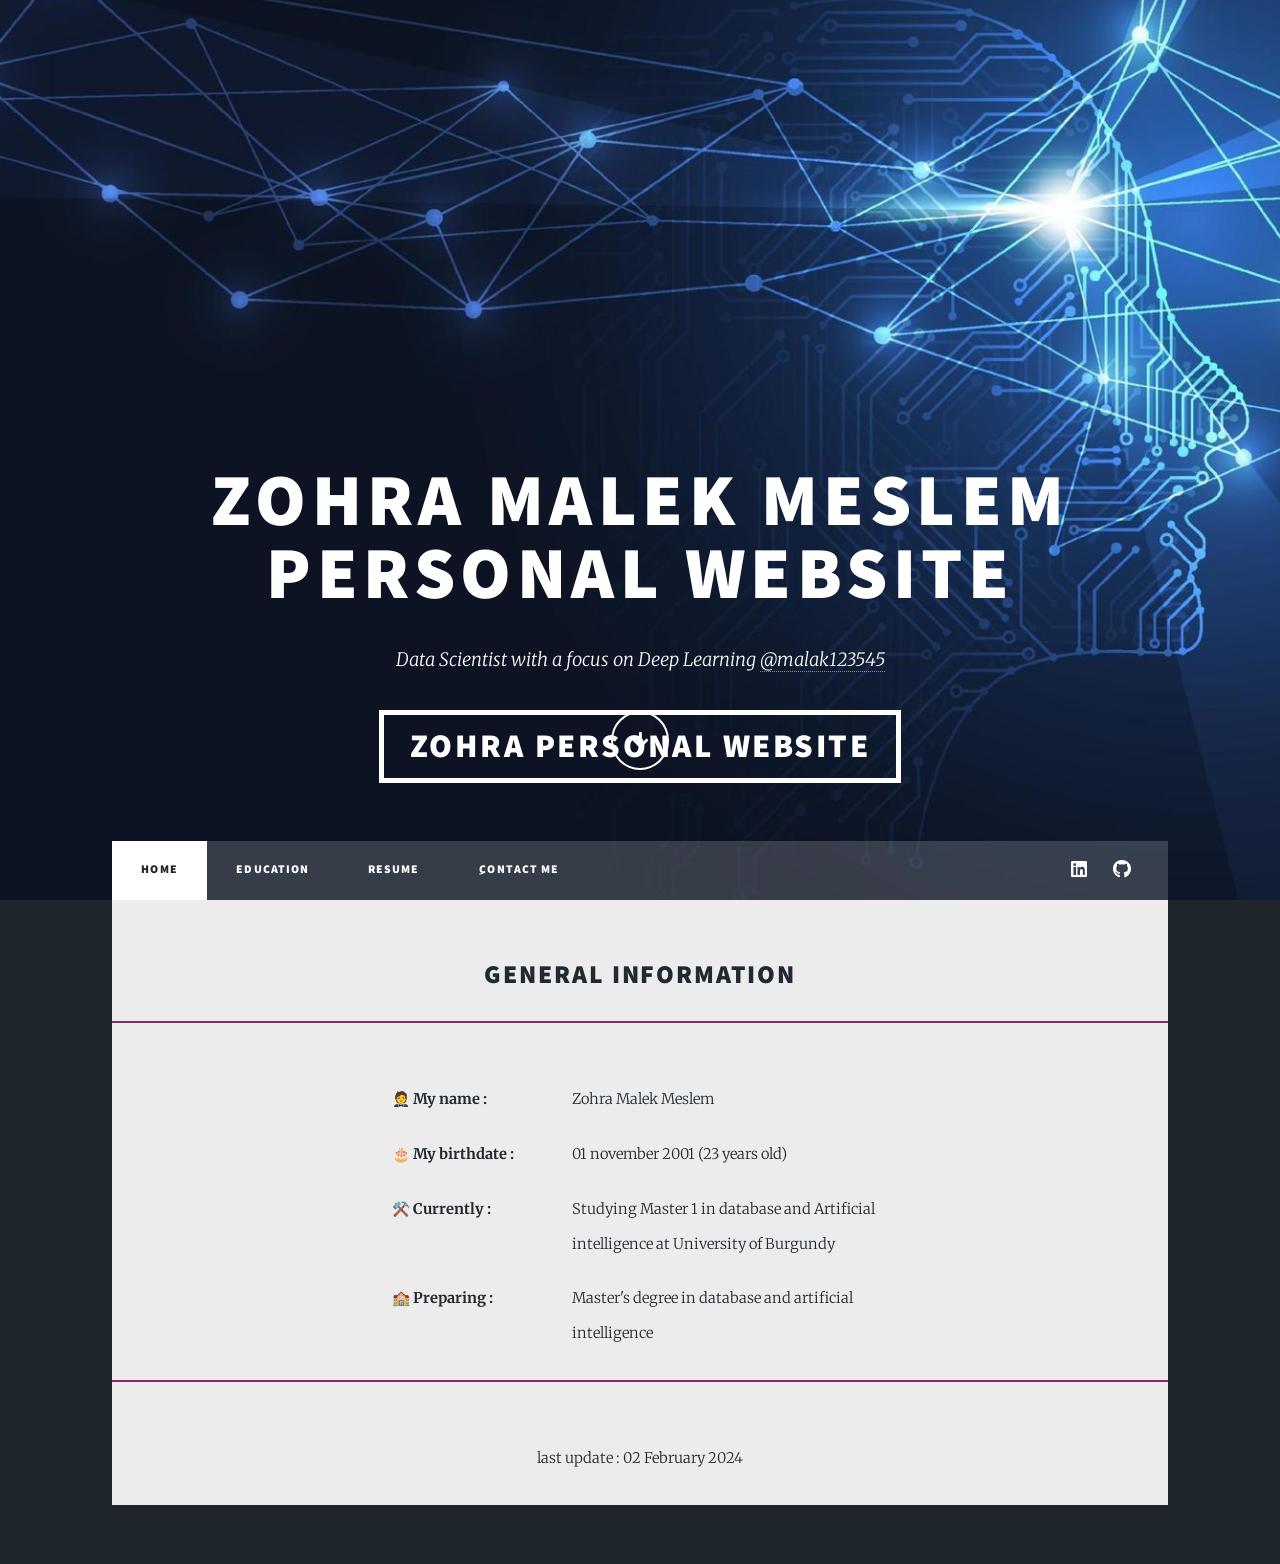
==== index.html @ 2d7db18a "Initial commit" ====
<!DOCTYPE HTML>
<!--
	Massively by HTML5 UP
	html5up.net | @ajlkn
	Free for personal and commercial use under the CCA 3.0 license (html5up.net/license)
-->
<html>
	<head>
		<title>Zohra Malek Meslem's Personal Website</title>
		<meta charset="utf-8" />
		<meta name="viewport" content="width=device-width, initial-scale=1, user-scalable=no" />
		<link rel="stylesheet" href="assets/css/main.css" />
		<link rel="stylesheet" href="assets/css/home.css">
		
		<noscript><link rel="stylesheet" href="assets/css/noscript.css" /></noscript>
	</head>
	<body class="is-preload">

		<!-- Wrapper -->
			<div id="wrapper" class="fade-in">

				<!-- Intro -->
					<div id="intro">
						<h1>Zohra Malek MESLEM<br />
						Personal Website</h1>
						<p>
							Data Scientist with a focus on Deep Learning <a href="https://github.com/malak123545">@malak123545</a>
						</p>
						<ul class="actions">
							<li><a href="#header" class="button icon solid solo fa-arrow-down scrolly">Continue</a></li>
						</ul>
					</div>

				<!-- Header -->
					<header id="header">
						<a href="index.html" class="logo">Zohra Personal Website</a>
					</header>

				<!-- Nav -->
					<nav id="nav">
						<ul class="links">
							<li class="active"><a href="index.html">Home</a></li>
							<!-- <li><a href="experience.html">Experience</a></li> -->
							<li><a href="education.html">Education</a></li>
							
							<li><a href="resume.html">Resume</a></li>
							<li><a href="contact me.html">ِContact me</a></li>
						</ul>
						<ul class="icons">
							<!-- <li><a href="https://huggingface.co/SafaAbid" class="icon brands fas fa-smile"><i class="fas fa-smile" ></i></a></li> -->
							<li><a href="https://www.linkedin.com/in/malek-meslem-687145347/" class="icon brands fa-linkedin"><span class="label">linkedin</span></a></li>
							<li><a href="https://github.com/malak123545" class="icon brands fa-github"><span class="label">GitHub</span></a></li>
						</ul>
					</nav>

				<!-- Main -->
					<div id="main">
						<!-- <h2 class="section-header" class="cntr">Welcome video</h2>
						<div class="cntr">
							<video src="/assets/files/Personal website explanation.mp4" controls poster="/images/welcome.jpeg" width="70%"></video>
						</div> -->

						<h2 class="section-header">General information</h2>
						<div class="grid">

							<span class="bold grid-left-side">🤵 My name :</span> <span class="grid-right-side"> Zohra Malek Meslem </span>
		
							<span class="bold grid-left-side">🎂 My birthdate :</span> <span class="grid-right-side">  01 november 2001 (23 years old) </span>
							
							<span class="bold grid-left-side">⚒️ Currently :</span> <span class="grid-right-side">Studying Master 1 in database and Artificial intelligence at University of Burgundy</span>

							<span class="bold grid-left-side">🏫 Preparing :</span> <span class="grid-right-side">  Master's degree in database and artificial intelligence </span>

							<!-- <span class="bold grid-left-side">🧑‍💻 Skills :</span> <span class="grid-right-side">  Software development and Artificial intelligence </span> -->

						</div>
							<footer>
								last update : 02 February 2024
							</footer>

					</div>


				<!-- Copyright -->
					<div id="copyright">
						<!-- <ul><li>&copy; Untitled</li><li>Design: <a href="https://html5up.net">HTML5 UP</a></li></ul> -->
					</div>

			</div>

		<!-- Scripts -->
			<script src="assets/js/jquery.min.js"></script>
			<script src="assets/js/jquery.scrollex.min.js"></script>
			<script src="assets/js/jquery.scrolly.min.js"></script>
			<script src="assets/js/browser.min.js"></script>
			<script src="assets/js/breakpoints.min.js"></script>
			<script src="assets/js/util.js"></script>
			<script src="assets/js/main.js"></script>

	</body>
</html>
---- assets/css/main.css ----
@import url(fontawesome-all.min.css);
@import url("https://fonts.googleapis.com/css?family=Merriweather:300,700,300italic,700italic|Source+Sans+Pro:900");

/*
	Massively by HTML5 UP
	html5up.net | @ajlkn
	Free for personal and commercial use under the CCA 3.0 license (html5up.net/license)
*/

html, body, div, span, applet, object,
iframe, h1, h2, h3, h4, h5, h6, p, blockquote,
pre, a, abbr, acronym, address, big, cite,
code, del, dfn, em, img, ins, kbd, q, s, samp,
small, strike, strong, sub, sup, tt, var, b,
u, i, center, dl, dt, dd, ol, ul, li, fieldset,
form, label, legend, table, caption, tbody,
tfoot, thead, tr, th, td, article, aside,
canvas, details, embed, figure, figcaption,
footer, header, hgroup, menu, nav, output, ruby,
section, summary, time, mark, audio, video {
	margin: 0;
	padding: 0;
	border: 0;
	font-size: 100%;
	font: inherit;
	vertical-align: baseline;}

article, aside, details, figcaption, figure,
footer, header, hgroup, menu, nav, section {
	display: block;}

body {
	line-height: 1;
}

ol, ul {
	list-style: none;
}

blockquote, q {
	quotes: none;
}

	blockquote:before, blockquote:after, q:before, q:after {
		content: '';
		content: none;
	}

table {
	border-collapse: collapse;
	border-spacing: 0;
}

body {
	-webkit-text-size-adjust: none;
}

mark {
	background-color: transparent;
	color: inherit;
}

input::-moz-focus-inner {
	border: 0;
	padding: 0;
}

input, select, textarea {
	-moz-appearance: none;
	-webkit-appearance: none;
	-ms-appearance: none;
	appearance: none;
}

/* Basic */

	@-ms-viewport {
		width: device-width;
	}

	body {
		-ms-overflow-style: scrollbar;
	}

	@media screen and (max-width: 480px) {

		html, body {
			min-width: 320px;
		}

	}

	html {
		box-sizing: border-box;
	}

	*, *:before, *:after {
		box-sizing: inherit;
	}

	body {
		background-color: #1e252d;
	}

		body.is-preload *, body.is-preload *:before, body.is-preload *:after {
			-moz-animation: none !important;
			-webkit-animation: none !important;
			-ms-animation: none !important;
			animation: none !important;
			-moz-transition: none !important;
			-webkit-transition: none !important;
			-ms-transition: none !important;
			transition: none !important;
		}

/* Type */

	html {
		font-size: 16pt;
	}

		@media screen and (max-width: 1680px) {

			html {
				font-size: 12pt;
			}

		}

		@media screen and (max-width: 1280px) {

			html {
				font-size: 11pt;
			}

		}

		@media screen and (max-width: 360px) {

			html {
				font-size: 10pt;
			}

		}

	body {
		color: #212931;
	}

	body, input, select, textarea {
		font-family: "Merriweather", Georgia, serif;
		font-weight: 300;
		font-size: 1rem;
		line-height: 2.375;
	}

	a {
		-moz-transition: color 0.2s ease-in-out, background-color 0.2s ease-in-out, border-color 0.2s ease-in-out, box-shadow 0.2s ease-in-out;
		-webkit-transition: color 0.2s ease-in-out, background-color 0.2s ease-in-out, border-color 0.2s ease-in-out, box-shadow 0.2s ease-in-out;
		-ms-transition: color 0.2s ease-in-out, background-color 0.2s ease-in-out, border-color 0.2s ease-in-out, box-shadow 0.2s ease-in-out;
		transition: color 0.2s ease-in-out, background-color 0.2s ease-in-out, border-color 0.2s ease-in-out, box-shadow 0.2s ease-in-out;
		border-bottom: dotted 1px;
		text-decoration: none;
	}

		a:hover {
			border-bottom-color: transparent;
		}

	strong, b {
		font-weight: 600;
	}

	em, i {
		font-style: italic;
	}

	p {
		text-align: justify;
		margin: 0 0 2rem 0;
	}

	h1, h2, h3, h4, h5, h6 {
		font-family: "Source Sans Pro", Helvetica, sans-serif;
		font-weight: 900;
		line-height: 1.5;
		letter-spacing: 0.075em;
		text-transform: uppercase;
		margin: 0 0 1rem 0;
	}

		h1 a, h2 a, h3 a, h4 a, h5 a, h6 a {
			border-bottom: 0;
			color: inherit;
			text-decoration: none;
		}

	h1 {
		font-size: 4rem;
		line-height: 1.1;
		margin: 0 0 2rem 0;
	}

	h2 {
		font-size: 1.75rem;
		line-height: 1.3;
		margin: 0 0 1.5rem 0;
	}

	h3 {
		font-size: 1.25rem;
		margin: 0 0 1.5rem 0;
	}

	h4 {
		font-size: 1rem;
	}

	h5 {
		font-size: 0.9rem;
	}

	h6 {
		font-size: 0.8rem;
	}

	sub {
		font-size: 0.8rem;
		position: relative;
		top: 0.5rem;
	}

	sup {
		font-size: 0.8rem;
		position: relative;
		top: -0.5rem;
	}

	blockquote {
		border-left: solid 4px;
		font-style: italic;
		margin: 0 0 2rem 0;
		padding: 0.5rem 0 0.5rem 2rem;
	}

	code {
		border: solid 2px;
		font-family: "Courier New", monospace;
		font-size: 0.9rem;
		margin: 0 0.25rem;
		padding: 0.25rem 0.65rem;
	}

	pre {
		-webkit-overflow-scrolling: touch;
		font-family: "Courier New", monospace;
		font-size: 0.9rem;
		margin: 0 0 2rem 0;
	}

		pre code {
			display: block;
			line-height: 1.75;
			padding: 1rem 1.5rem;
			overflow-x: auto;
		}

	hr {
		border: 0;
		border-bottom: solid 2px;
		margin: 3rem 0;
	}

		hr.major {
			margin: 5rem 0;
		}

	.align-left {
		text-align: left;
	}

	.align-center {
		text-align: center;
	}

	.align-right {
		text-align: right;
	}

	input, select, textarea {
		color: #212931;
	}

	a {
		color: #212931;
		border-bottom-color: rgba(33, 41, 49, 0.5);
	}

		a:hover {
			border-bottom-color: transparent;
			color: #18bfef !important;
		}

	strong, b {
		color: #212931;
	}

	h1, h2, h3, h4, h5, h6 {
		color: #212931;
	}

	blockquote {
		border-left-color: #eeeeee;
	}

	code {
		background: rgba(220, 220, 220, 0.25);
		border-color: #eeeeee;
	}

	hr {
		border-bottom-color: #eeeeee;
	}

/* Row */

	.row {
		display: flex;
		flex-wrap: wrap;
		box-sizing: border-box;
		align-items: stretch;
	}

		.row > * {
			box-sizing: border-box;
		}

		.row.gtr-uniform > * > :last-child {
			margin-bottom: 0;
		}

		.row.aln-left {
			justify-content: flex-start;
		}

		.row.aln-center {
			justify-content: center;
		}

		.row.aln-right {
			justify-content: flex-end;
		}

		.row.aln-top {
			align-items: flex-start;
		}

		.row.aln-middle {
			align-items: center;
		}

		.row.aln-bottom {
			align-items: flex-end;
		}

		.row > .imp {
			order: -1;
		}

		.row > .col-1 {
			width: 8.33333%;
		}

		.row > .off-1 {
			margin-left: 8.33333%;
		}

		.row > .col-2 {
			width: 16.66667%;
		}

		.row > .off-2 {
			margin-left: 16.66667%;
		}

		.row > .col-3 {
			width: 25%;
		}

		.row > .off-3 {
			margin-left: 25%;
		}

		.row > .col-4 {
			width: 33.33333%;
		}

		.row > .off-4 {
			margin-left: 33.33333%;
		}

		.row > .col-5 {
			width: 41.66667%;
		}

		.row > .off-5 {
			margin-left: 41.66667%;
		}

		.row > .col-6 {
			width: 50%;
		}

		.row > .off-6 {
			margin-left: 50%;
		}

		.row > .col-7 {
			width: 58.33333%;
		}

		.row > .off-7 {
			margin-left: 58.33333%;
		}

		.row > .col-8 {
			width: 66.66667%;
		}

		.row > .off-8 {
			margin-left: 66.66667%;
		}

		.row > .col-9 {
			width: 75%;
		}

		.row > .off-9 {
			margin-left: 75%;
		}

		.row > .col-10 {
			width: 83.33333%;
		}

		.row > .off-10 {
			margin-left: 83.33333%;
		}

		.row > .col-11 {
			width: 91.66667%;
		}

		.row > .off-11 {
			margin-left: 91.66667%;
		}

		.row > .col-12 {
			width: 100%;
		}

		.row > .off-12 {
			margin-left: 100%;
		}

		.row.gtr-0 {
			margin-top: 0;
			margin-left: 0rem;
		}

			.row.gtr-0 > * {
				padding: 0 0 0 0rem;
			}

			.row.gtr-0.gtr-uniform {
				margin-top: 0rem;
			}

				.row.gtr-0.gtr-uniform > * {
					padding-top: 0rem;
				}

		.row.gtr-25 {
			margin-top: 0;
			margin-left: -0.375rem;
		}

			.row.gtr-25 > * {
				padding: 0 0 0 0.375rem;
			}

			.row.gtr-25.gtr-uniform {
				margin-top: -0.375rem;
			}

				.row.gtr-25.gtr-uniform > * {
					padding-top: 0.375rem;
				}

		.row.gtr-50 {
			margin-top: 0;
			margin-left: -0.75rem;
		}

			.row.gtr-50 > * {
				padding: 0 0 0 0.75rem;
			}

			.row.gtr-50.gtr-uniform {
				margin-top: -0.75rem;
			}

				.row.gtr-50.gtr-uniform > * {
					padding-top: 0.75rem;
				}

		.row {
			margin-top: 0;
			margin-left: -1.5rem;
		}

			.row > * {
				padding: 0 0 0 1.5rem;
			}

			.row.gtr-uniform {
				margin-top: -1.5rem;
			}

				.row.gtr-uniform > * {
					padding-top: 1.5rem;
				}

		.row.gtr-150 {
			margin-top: 0;
			margin-left: -2.25rem;
		}

			.row.gtr-150 > * {
				padding: 0 0 0 2.25rem;
			}

			.row.gtr-150.gtr-uniform {
				margin-top: -2.25rem;
			}

				.row.gtr-150.gtr-uniform > * {
					padding-top: 2.25rem;
				}

		.row.gtr-200 {
			margin-top: 0;
			margin-left: -3rem;
		}

			.row.gtr-200 > * {
				padding: 0 0 0 3rem;
			}

			.row.gtr-200.gtr-uniform {
				margin-top: -3rem;
			}

				.row.gtr-200.gtr-uniform > * {
					padding-top: 3rem;
				}

		@media screen and (max-width: 1680px) {

			.row {
				display: flex;
				flex-wrap: wrap;
				box-sizing: border-box;
				align-items: stretch;
			}

				.row > * {
					box-sizing: border-box;
				}

				.row.gtr-uniform > * > :last-child {
					margin-bottom: 0;
				}

				.row.aln-left {
					justify-content: flex-start;
				}

				.row.aln-center {
					justify-content: center;
				}

				.row.aln-right {
					justify-content: flex-end;
				}

				.row.aln-top {
					align-items: flex-start;
				}

				.row.aln-middle {
					align-items: center;
				}

				.row.aln-bottom {
					align-items: flex-end;
				}

				.row > .imp-xlarge {
					order: -1;
				}

				.row > .col-1-xlarge {
					width: 8.33333%;
				}

				.row > .off-1-xlarge {
					margin-left: 8.33333%;
				}

				.row > .col-2-xlarge {
					width: 16.66667%;
				}

				.row > .off-2-xlarge {
					margin-left: 16.66667%;
				}

				.row > .col-3-xlarge {
					width: 25%;
				}

				.row > .off-3-xlarge {
					margin-left: 25%;
				}

				.row > .col-4-xlarge {
					width: 33.33333%;
				}

				.row > .off-4-xlarge {
					margin-left: 33.33333%;
				}

				.row > .col-5-xlarge {
					width: 41.66667%;
				}

				.row > .off-5-xlarge {
					margin-left: 41.66667%;
				}

				.row > .col-6-xlarge {
					width: 50%;
				}

				.row > .off-6-xlarge {
					margin-left: 50%;
				}

				.row > .col-7-xlarge {
					width: 58.33333%;
				}

				.row > .off-7-xlarge {
					margin-left: 58.33333%;
				}

				.row > .col-8-xlarge {
					width: 66.66667%;
				}

				.row > .off-8-xlarge {
					margin-left: 66.66667%;
				}

				.row > .col-9-xlarge {
					width: 75%;
				}

				.row > .off-9-xlarge {
					margin-left: 75%;
				}

				.row > .col-10-xlarge {
					width: 83.33333%;
				}

				.row > .off-10-xlarge {
					margin-left: 83.33333%;
				}

				.row > .col-11-xlarge {
					width: 91.66667%;
				}

				.row > .off-11-xlarge {
					margin-left: 91.66667%;
				}

				.row > .col-12-xlarge {
					width: 100%;
				}

				.row > .off-12-xlarge {
					margin-left: 100%;
				}

				.row.gtr-0 {
					margin-top: 0;
					margin-left: 0rem;
				}

					.row.gtr-0 > * {
						padding: 0 0 0 0rem;
					}

					.row.gtr-0.gtr-uniform {
						margin-top: 0rem;
					}

						.row.gtr-0.gtr-uniform > * {
							padding-top: 0rem;
						}

				.row.gtr-25 {
					margin-top: 0;
					margin-left: -0.375rem;
				}

					.row.gtr-25 > * {
						padding: 0 0 0 0.375rem;
					}

					.row.gtr-25.gtr-uniform {
						margin-top: -0.375rem;
					}

						.row.gtr-25.gtr-uniform > * {
							padding-top: 0.375rem;
						}

				.row.gtr-50 {
					margin-top: 0;
					margin-left: -0.75rem;
				}

					.row.gtr-50 > * {
						padding: 0 0 0 0.75rem;
					}

					.row.gtr-50.gtr-uniform {
						margin-top: -0.75rem;
					}

						.row.gtr-50.gtr-uniform > * {
							padding-top: 0.75rem;
						}

				.row {
					margin-top: 0;
					margin-left: -1.5rem;
				}

					.row > * {
						padding: 0 0 0 1.5rem;
					}

					.row.gtr-uniform {
						margin-top: -1.5rem;
					}

						.row.gtr-uniform > * {
							padding-top: 1.5rem;
						}

				.row.gtr-150 {
					margin-top: 0;
					margin-left: -2.25rem;
				}

					.row.gtr-150 > * {
						padding: 0 0 0 2.25rem;
					}

					.row.gtr-150.gtr-uniform {
						margin-top: -2.25rem;
					}

						.row.gtr-150.gtr-uniform > * {
							padding-top: 2.25rem;
						}

				.row.gtr-200 {
					margin-top: 0;
					margin-left: -3rem;
				}

					.row.gtr-200 > * {
						padding: 0 0 0 3rem;
					}

					.row.gtr-200.gtr-uniform {
						margin-top: -3rem;
					}

						.row.gtr-200.gtr-uniform > * {
							padding-top: 3rem;
						}

		}

		@media screen and (max-width: 1280px) {

			.row {
				display: flex;
				flex-wrap: wrap;
				box-sizing: border-box;
				align-items: stretch;
			}

				.row > * {
					box-sizing: border-box;
				}

				.row.gtr-uniform > * > :last-child {
					margin-bottom: 0;
				}

				.row.aln-left {
					justify-content: flex-start;
				}

				.row.aln-center {
					justify-content: center;
				}

				.row.aln-right {
					justify-content: flex-end;
				}

				.row.aln-top {
					align-items: flex-start;
				}

				.row.aln-middle {
					align-items: center;
				}

				.row.aln-bottom {
					align-items: flex-end;
				}

				.row > .imp-large {
					order: -1;
				}

				.row > .col-1-large {
					width: 8.33333%;
				}

				.row > .off-1-large {
					margin-left: 8.33333%;
				}

				.row > .col-2-large {
					width: 16.66667%;
				}

				.row > .off-2-large {
					margin-left: 16.66667%;
				}

				.row > .col-3-large {
					width: 25%;
				}

				.row > .off-3-large {
					margin-left: 25%;
				}

				.row > .col-4-large {
					width: 33.33333%;
				}

				.row > .off-4-large {
					margin-left: 33.33333%;
				}

				.row > .col-5-large {
					width: 41.66667%;
				}

				.row > .off-5-large {
					margin-left: 41.66667%;
				}

				.row > .col-6-large {
					width: 50%;
				}

				.row > .off-6-large {
					margin-left: 50%;
				}

				.row > .col-7-large {
					width: 58.33333%;
				}

				.row > .off-7-large {
					margin-left: 58.33333%;
				}

				.row > .col-8-large {
					width: 66.66667%;
				}

				.row > .off-8-large {
					margin-left: 66.66667%;
				}

				.row > .col-9-large {
					width: 75%;
				}

				.row > .off-9-large {
					margin-left: 75%;
				}

				.row > .col-10-large {
					width: 83.33333%;
				}

				.row > .off-10-large {
					margin-left: 83.33333%;
				}

				.row > .col-11-large {
					width: 91.66667%;
				}

				.row > .off-11-large {
					margin-left: 91.66667%;
				}

				.row > .col-12-large {
					width: 100%;
				}

				.row > .off-12-large {
					margin-left: 100%;
				}

				.row.gtr-0 {
					margin-top: 0;
					margin-left: 0rem;
				}

					.row.gtr-0 > * {
						padding: 0 0 0 0rem;
					}

					.row.gtr-0.gtr-uniform {
						margin-top: 0rem;
					}

						.row.gtr-0.gtr-uniform > * {
							padding-top: 0rem;
						}

				.row.gtr-25 {
					margin-top: 0;
					margin-left: -0.375rem;
				}

					.row.gtr-25 > * {
						padding: 0 0 0 0.375rem;
					}

					.row.gtr-25.gtr-uniform {
						margin-top: -0.375rem;
					}

						.row.gtr-25.gtr-uniform > * {
							padding-top: 0.375rem;
						}

				.row.gtr-50 {
					margin-top: 0;
					margin-left: -0.75rem;
				}

					.row.gtr-50 > * {
						padding: 0 0 0 0.75rem;
					}

					.row.gtr-50.gtr-uniform {
						margin-top: -0.75rem;
					}

						.row.gtr-50.gtr-uniform > * {
							padding-top: 0.75rem;
						}

				.row {
					margin-top: 0;
					margin-left: -1.5rem;
				}

					.row > * {
						padding: 0 0 0 1.5rem;
					}

					.row.gtr-uniform {
						margin-top: -1.5rem;
					}

						.row.gtr-uniform > * {
							padding-top: 1.5rem;
						}

				.row.gtr-150 {
					margin-top: 0;
					margin-left: -2.25rem;
				}

					.row.gtr-150 > * {
						padding: 0 0 0 2.25rem;
					}

					.row.gtr-150.gtr-uniform {
						margin-top: -2.25rem;
					}

						.row.gtr-150.gtr-uniform > * {
							padding-top: 2.25rem;
						}

				.row.gtr-200 {
					margin-top: 0;
					margin-left: -3rem;
				}

					.row.gtr-200 > * {
						padding: 0 0 0 3rem;
					}

					.row.gtr-200.gtr-uniform {
						margin-top: -3rem;
					}

						.row.gtr-200.gtr-uniform > * {
							padding-top: 3rem;
						}

		}

		@media screen and (max-width: 980px) {

			.row {
				display: flex;
				flex-wrap: wrap;
				box-sizing: border-box;
				align-items: stretch;
			}

				.row > * {
					box-sizing: border-box;
				}

				.row.gtr-uniform > * > :last-child {
					margin-bottom: 0;
				}

				.row.aln-left {
					justify-content: flex-start;
				}

				.row.aln-center {
					justify-content: center;
				}

				.row.aln-right {
					justify-content: flex-end;
				}

				.row.aln-top {
					align-items: flex-start;
				}

				.row.aln-middle {
					align-items: center;
				}

				.row.aln-bottom {
					align-items: flex-end;
				}

				.row > .imp-medium {
					order: -1;
				}

				.row > .col-1-medium {
					width: 8.33333%;
				}

				.row > .off-1-medium {
					margin-left: 8.33333%;
				}

				.row > .col-2-medium {
					width: 16.66667%;
				}

				.row > .off-2-medium {
					margin-left: 16.66667%;
				}

				.row > .col-3-medium {
					width: 25%;
				}

				.row > .off-3-medium {
					margin-left: 25%;
				}

				.row > .col-4-medium {
					width: 33.33333%;
				}

				.row > .off-4-medium {
					margin-left: 33.33333%;
				}

				.row > .col-5-medium {
					width: 41.66667%;
				}

				.row > .off-5-medium {
					margin-left: 41.66667%;
				}

				.row > .col-6-medium {
					width: 50%;
				}

				.row > .off-6-medium {
					margin-left: 50%;
				}

				.row > .col-7-medium {
					width: 58.33333%;
				}

				.row > .off-7-medium {
					margin-left: 58.33333%;
				}

				.row > .col-8-medium {
					width: 66.66667%;
				}

				.row > .off-8-medium {
					margin-left: 66.66667%;
				}

				.row > .col-9-medium {
					width: 75%;
				}

				.row > .off-9-medium {
					margin-left: 75%;
				}

				.row > .col-10-medium {
					width: 83.33333%;
				}

				.row > .off-10-medium {
					margin-left: 83.33333%;
				}

				.row > .col-11-medium {
					width: 91.66667%;
				}

				.row > .off-11-medium {
					margin-left: 91.66667%;
				}

				.row > .col-12-medium {
					width: 100%;
				}

				.row > .off-12-medium {
					margin-left: 100%;
				}

				.row.gtr-0 {
					margin-top: 0;
					margin-left: 0rem;
				}

					.row.gtr-0 > * {
						padding: 0 0 0 0rem;
					}

					.row.gtr-0.gtr-uniform {
						margin-top: 0rem;
					}

						.row.gtr-0.gtr-uniform > * {
							padding-top: 0rem;
						}

				.row.gtr-25 {
					margin-top: 0;
					margin-left: -0.375rem;
				}

					.row.gtr-25 > * {
						padding: 0 0 0 0.375rem;
					}

					.row.gtr-25.gtr-uniform {
						margin-top: -0.375rem;
					}

						.row.gtr-25.gtr-uniform > * {
							padding-top: 0.375rem;
						}

				.row.gtr-50 {
					margin-top: 0;
					margin-left: -0.75rem;
				}

					.row.gtr-50 > * {
						padding: 0 0 0 0.75rem;
					}

					.row.gtr-50.gtr-uniform {
						margin-top: -0.75rem;
					}

						.row.gtr-50.gtr-uniform > * {
							padding-top: 0.75rem;
						}

				.row {
					margin-top: 0;
					margin-left: -1.5rem;
				}

					.row > * {
						padding: 0 0 0 1.5rem;
					}

					.row.gtr-uniform {
						margin-top: -1.5rem;
					}

						.row.gtr-uniform > * {
							padding-top: 1.5rem;
						}

				.row.gtr-150 {
					margin-top: 0;
					margin-left: -2.25rem;
				}

					.row.gtr-150 > * {
						padding: 0 0 0 2.25rem;
					}

					.row.gtr-150.gtr-uniform {
						margin-top: -2.25rem;
					}

						.row.gtr-150.gtr-uniform > * {
							padding-top: 2.25rem;
						}

				.row.gtr-200 {
					margin-top: 0;
					margin-left: -3rem;
				}

					.row.gtr-200 > * {
						padding: 0 0 0 3rem;
					}

					.row.gtr-200.gtr-uniform {
						margin-top: -3rem;
					}

						.row.gtr-200.gtr-uniform > * {
							padding-top: 3rem;
						}

		}

		@media screen and (max-width: 736px) {

			.row {
				display: flex;
				flex-wrap: wrap;
				box-sizing: border-box;
				align-items: stretch;
			}

				.row > * {
					box-sizing: border-box;
				}

				.row.gtr-uniform > * > :last-child {
					margin-bottom: 0;
				}

				.row.aln-left {
					justify-content: flex-start;
				}

				.row.aln-center {
					justify-content: center;
				}

				.row.aln-right {
					justify-content: flex-end;
				}

				.row.aln-top {
					align-items: flex-start;
				}

				.row.aln-middle {
					align-items: center;
				}

				.row.aln-bottom {
					align-items: flex-end;
				}

				.row > .imp-small {
					order: -1;
				}

				.row > .col-1-small {
					width: 8.33333%;
				}

				.row > .off-1-small {
					margin-left: 8.33333%;
				}

				.row > .col-2-small {
					width: 16.66667%;
				}

				.row > .off-2-small {
					margin-left: 16.66667%;
				}

				.row > .col-3-small {
					width: 25%;
				}

				.row > .off-3-small {
					margin-left: 25%;
				}

				.row > .col-4-small {
					width: 33.33333%;
				}

				.row > .off-4-small {
					margin-left: 33.33333%;
				}

				.row > .col-5-small {
					width: 41.66667%;
				}

				.row > .off-5-small {
					margin-left: 41.66667%;
				}

				.row > .col-6-small {
					width: 50%;
				}

				.row > .off-6-small {
					margin-left: 50%;
				}

				.row > .col-7-small {
					width: 58.33333%;
				}

				.row > .off-7-small {
					margin-left: 58.33333%;
				}

				.row > .col-8-small {
					width: 66.66667%;
				}

				.row > .off-8-small {
					margin-left: 66.66667%;
				}

				.row > .col-9-small {
					width: 75%;
				}

				.row > .off-9-small {
					margin-left: 75%;
				}

				.row > .col-10-small {
					width: 83.33333%;
				}

				.row > .off-10-small {
					margin-left: 83.33333%;
				}

				.row > .col-11-small {
					width: 91.66667%;
				}

				.row > .off-11-small {
					margin-left: 91.66667%;
				}

				.row > .col-12-small {
					width: 100%;
				}

				.row > .off-12-small {
					margin-left: 100%;
				}

				.row.gtr-0 {
					margin-top: 0;
					margin-left: 0rem;
				}

					.row.gtr-0 > * {
						padding: 0 0 0 0rem;
					}

					.row.gtr-0.gtr-uniform {
						margin-top: 0rem;
					}

						.row.gtr-0.gtr-uniform > * {
							padding-top: 0rem;
						}

				.row.gtr-25 {
					margin-top: 0;
					margin-left: -0.375rem;
				}

					.row.gtr-25 > * {
						padding: 0 0 0 0.375rem;
					}

					.row.gtr-25.gtr-uniform {
						margin-top: -0.375rem;
					}

						.row.gtr-25.gtr-uniform > * {
							padding-top: 0.375rem;
						}

				.row.gtr-50 {
					margin-top: 0;
					margin-left: -0.75rem;
				}

					.row.gtr-50 > * {
						padding: 0 0 0 0.75rem;
					}

					.row.gtr-50.gtr-uniform {
						margin-top: -0.75rem;
					}

						.row.gtr-50.gtr-uniform > * {
							padding-top: 0.75rem;
						}

				.row {
					margin-top: 0;
					margin-left: -1.5rem;
				}

					.row > * {
						padding: 0 0 0 1.5rem;
					}

					.row.gtr-uniform {
						margin-top: -1.5rem;
					}

						.row.gtr-uniform > * {
							padding-top: 1.5rem;
						}

				.row.gtr-150 {
					margin-top: 0;
					margin-left: -2.25rem;
				}

					.row.gtr-150 > * {
						padding: 0 0 0 2.25rem;
					}

					.row.gtr-150.gtr-uniform {
						margin-top: -2.25rem;
					}

						.row.gtr-150.gtr-uniform > * {
							padding-top: 2.25rem;
						}

				.row.gtr-200 {
					margin-top: 0;
					margin-left: -3rem;
				}

					.row.gtr-200 > * {
						padding: 0 0 0 3rem;
					}

					.row.gtr-200.gtr-uniform {
						margin-top: -3rem;
					}

						.row.gtr-200.gtr-uniform > * {
							padding-top: 3rem;
						}

		}

		@media screen and (max-width: 480px) {

			.row {
				display: flex;
				flex-wrap: wrap;
				box-sizing: border-box;
				align-items: stretch;
			}

				.row > * {
					box-sizing: border-box;
				}

				.row.gtr-uniform > * > :last-child {
					margin-bottom: 0;
				}

				.row.aln-left {
					justify-content: flex-start;
				}

				.row.aln-center {
					justify-content: center;
				}

				.row.aln-right {
					justify-content: flex-end;
				}

				.row.aln-top {
					align-items: flex-start;
				}

				.row.aln-middle {
					align-items: center;
				}

				.row.aln-bottom {
					align-items: flex-end;
				}

				.row > .imp-xsmall {
					order: -1;
				}

				.row > .col-1-xsmall {
					width: 8.33333%;
				}

				.row > .off-1-xsmall {
					margin-left: 8.33333%;
				}

				.row > .col-2-xsmall {
					width: 16.66667%;
				}

				.row > .off-2-xsmall {
					margin-left: 16.66667%;
				}

				.row > .col-3-xsmall {
					width: 25%;
				}

				.row > .off-3-xsmall {
					margin-left: 25%;
				}

				.row > .col-4-xsmall {
					width: 33.33333%;
				}

				.row > .off-4-xsmall {
					margin-left: 33.33333%;
				}

				.row > .col-5-xsmall {
					width: 41.66667%;
				}

				.row > .off-5-xsmall {
					margin-left: 41.66667%;
				}

				.row > .col-6-xsmall {
					width: 50%;
				}

				.row > .off-6-xsmall {
					margin-left: 50%;
				}

				.row > .col-7-xsmall {
					width: 58.33333%;
				}

				.row > .off-7-xsmall {
					margin-left: 58.33333%;
				}

				.row > .col-8-xsmall {
					width: 66.66667%;
				}

				.row > .off-8-xsmall {
					margin-left: 66.66667%;
				}

				.row > .col-9-xsmall {
					width: 75%;
				}

				.row > .off-9-xsmall {
					margin-left: 75%;
				}

				.row > .col-10-xsmall {
					width: 83.33333%;
				}

				.row > .off-10-xsmall {
					margin-left: 83.33333%;
				}

				.row > .col-11-xsmall {
					width: 91.66667%;
				}

				.row > .off-11-xsmall {
					margin-left: 91.66667%;
				}

				.row > .col-12-xsmall {
					width: 100%;
				}

				.row > .off-12-xsmall {
					margin-left: 100%;
				}

				.row.gtr-0 {
					margin-top: 0;
					margin-left: 0rem;
				}

					.row.gtr-0 > * {
						padding: 0 0 0 0rem;
					}

					.row.gtr-0.gtr-uniform {
						margin-top: 0rem;
					}

						.row.gtr-0.gtr-uniform > * {
							padding-top: 0rem;
						}

				.row.gtr-25 {
					margin-top: 0;
					margin-left: -0.375rem;
				}

					.row.gtr-25 > * {
						padding: 0 0 0 0.375rem;
					}

					.row.gtr-25.gtr-uniform {
						margin-top: -0.375rem;
					}

						.row.gtr-25.gtr-uniform > * {
							padding-top: 0.375rem;
						}

				.row.gtr-50 {
					margin-top: 0;
					margin-left: -0.75rem;
				}

					.row.gtr-50 > * {
						padding: 0 0 0 0.75rem;
					}

					.row.gtr-50.gtr-uniform {
						margin-top: -0.75rem;
					}

						.row.gtr-50.gtr-uniform > * {
							padding-top: 0.75rem;
						}

				.row {
					margin-top: 0;
					margin-left: -1.5rem;
				}

					.row > * {
						padding: 0 0 0 1.5rem;
					}

					.row.gtr-uniform {
						margin-top: -1.5rem;
					}

						.row.gtr-uniform > * {
							padding-top: 1.5rem;
						}

				.row.gtr-150 {
					margin-top: 0;
					margin-left: -2.25rem;
				}

					.row.gtr-150 > * {
						padding: 0 0 0 2.25rem;
					}

					.row.gtr-150.gtr-uniform {
						margin-top: -2.25rem;
					}

						.row.gtr-150.gtr-uniform > * {
							padding-top: 2.25rem;
						}

				.row.gtr-200 {
					margin-top: 0;
					margin-left: -3rem;
				}

					.row.gtr-200 > * {
						padding: 0 0 0 3rem;
					}

					.row.gtr-200.gtr-uniform {
						margin-top: -3rem;
					}

						.row.gtr-200.gtr-uniform > * {
							padding-top: 3rem;
						}

		}

		@media screen and (max-width: 360px) {

			.row {
				display: flex;
				flex-wrap: wrap;
				box-sizing: border-box;
				align-items: stretch;
			}

				.row > * {
					box-sizing: border-box;
				}

				.row.gtr-uniform > * > :last-child {
					margin-bottom: 0;
				}

				.row.aln-left {
					justify-content: flex-start;
				}

				.row.aln-center {
					justify-content: center;
				}

				.row.aln-right {
					justify-content: flex-end;
				}

				.row.aln-top {
					align-items: flex-start;
				}

				.row.aln-middle {
					align-items: center;
				}

				.row.aln-bottom {
					align-items: flex-end;
				}

				.row > .imp-xxsmall {
					order: -1;
				}

				.row > .col-1-xxsmall {
					width: 8.33333%;
				}

				.row > .off-1-xxsmall {
					margin-left: 8.33333%;
				}

				.row > .col-2-xxsmall {
					width: 16.66667%;
				}

				.row > .off-2-xxsmall {
					margin-left: 16.66667%;
				}

				.row > .col-3-xxsmall {
					width: 25%;
				}

				.row > .off-3-xxsmall {
					margin-left: 25%;
				}

				.row > .col-4-xxsmall {
					width: 33.33333%;
				}

				.row > .off-4-xxsmall {
					margin-left: 33.33333%;
				}

				.row > .col-5-xxsmall {
					width: 41.66667%;
				}

				.row > .off-5-xxsmall {
					margin-left: 41.66667%;
				}

				.row > .col-6-xxsmall {
					width: 50%;
				}

				.row > .off-6-xxsmall {
					margin-left: 50%;
				}

				.row > .col-7-xxsmall {
					width: 58.33333%;
				}

				.row > .off-7-xxsmall {
					margin-left: 58.33333%;
				}

				.row > .col-8-xxsmall {
					width: 66.66667%;
				}

				.row > .off-8-xxsmall {
					margin-left: 66.66667%;
				}

				.row > .col-9-xxsmall {
					width: 75%;
				}

				.row > .off-9-xxsmall {
					margin-left: 75%;
				}

				.row > .col-10-xxsmall {
					width: 83.33333%;
				}

				.row > .off-10-xxsmall {
					margin-left: 83.33333%;
				}

				.row > .col-11-xxsmall {
					width: 91.66667%;
				}

				.row > .off-11-xxsmall {
					margin-left: 91.66667%;
				}

				.row > .col-12-xxsmall {
					width: 100%;
				}

				.row > .off-12-xxsmall {
					margin-left: 100%;
				}

				.row.gtr-0 {
					margin-top: 0;
					margin-left: 0rem;
				}

					.row.gtr-0 > * {
						padding: 0 0 0 0rem;
					}

					.row.gtr-0.gtr-uniform {
						margin-top: 0rem;
					}

						.row.gtr-0.gtr-uniform > * {
							padding-top: 0rem;
						}

				.row.gtr-25 {
					margin-top: 0;
					margin-left: -0.375rem;
				}

					.row.gtr-25 > * {
						padding: 0 0 0 0.375rem;
					}

					.row.gtr-25.gtr-uniform {
						margin-top: -0.375rem;
					}

						.row.gtr-25.gtr-uniform > * {
							padding-top: 0.375rem;
						}

				.row.gtr-50 {
					margin-top: 0;
					margin-left: -0.75rem;
				}

					.row.gtr-50 > * {
						padding: 0 0 0 0.75rem;
					}

					.row.gtr-50.gtr-uniform {
						margin-top: -0.75rem;
					}

						.row.gtr-50.gtr-uniform > * {
							padding-top: 0.75rem;
						}

				.row {
					margin-top: 0;
					margin-left: -1.5rem;
				}

					.row > * {
						padding: 0 0 0 1.5rem;
					}

					.row.gtr-uniform {
						margin-top: -1.5rem;
					}

						.row.gtr-uniform > * {
							padding-top: 1.5rem;
						}

				.row.gtr-150 {
					margin-top: 0;
					margin-left: -2.25rem;
				}

					.row.gtr-150 > * {
						padding: 0 0 0 2.25rem;
					}

					.row.gtr-150.gtr-uniform {
						margin-top: -2.25rem;
					}

						.row.gtr-150.gtr-uniform > * {
							padding-top: 2.25rem;
						}

				.row.gtr-200 {
					margin-top: 0;
					margin-left: -3rem;
				}

					.row.gtr-200 > * {
						padding: 0 0 0 3rem;
					}

					.row.gtr-200.gtr-uniform {
						margin-top: -3rem;
					}

						.row.gtr-200.gtr-uniform > * {
							padding-top: 3rem;
						}

		}

/* Box */

	.box {
		border: solid 2px;
		margin-bottom: 2rem;
		padding: 1.5rem;
	}

		.box > :last-child,
		.box > :last-child > :last-child,
		.box > :last-child > :last-child > :last-child {
			margin-bottom: 0;
		}

		.box.alt {
			border: 0;
			border-radius: 0;
			padding: 0;
		}

	.box {
		border-color: #eeeeee;
	}

/* Button */

	input[type="submit"],
	input[type="reset"],
	input[type="button"],
	button,
	.button {
		-moz-appearance: none;
		-webkit-appearance: none;
		-ms-appearance: none;
		appearance: none;
		-moz-transition: background-color 0.2s ease-in-out, box-shadow 0.2s ease-in-out, color 0.2s ease-in-out;
		-webkit-transition: background-color 0.2s ease-in-out, box-shadow 0.2s ease-in-out, color 0.2s ease-in-out;
		-ms-transition: background-color 0.2s ease-in-out, box-shadow 0.2s ease-in-out, color 0.2s ease-in-out;
		transition: background-color 0.2s ease-in-out, box-shadow 0.2s ease-in-out, color 0.2s ease-in-out;
		border: 0;
		border-radius: 0;
		cursor: pointer;
		display: inline-block;
		font-family: "Source Sans Pro", Helvetica, sans-serif;
		font-size: 0.8rem;
		font-weight: 900;
		letter-spacing: 0.075em;
		height: 3rem;
		line-height: 3rem;
		padding: 0 2rem;
		text-align: center;
		text-decoration: none;
		text-transform: uppercase;
		white-space: nowrap;
	}

		input[type="submit"].icon:before,
		input[type="reset"].icon:before,
		input[type="button"].icon:before,
		button.icon:before,
		.button.icon:before {
			margin-right: 0.5rem;
		}

		input[type="submit"].icon.solo,
		input[type="reset"].icon.solo,
		input[type="button"].icon.solo,
		button.icon.solo,
		.button.icon.solo {
			position: relative;
			width: 4rem;
			height: 4rem;
			line-height: 4rem;
			border-radius: 4rem;
			text-indent: 4rem;
			overflow: hidden;
			padding: 0;
			white-space: nowrap;
		}

			input[type="submit"].icon.solo:before,
			input[type="reset"].icon.solo:before,
			input[type="button"].icon.solo:before,
			button.icon.solo:before,
			.button.icon.solo:before {
				position: absolute;
				display: block;
				top: 0;
				left: 0;
				width: inherit;
				height: inherit;
				line-height: inherit;
				font-size: 1.25rem;
				margin-right: 0;
				text-align: center;
				text-indent: 0;
			}

		input[type="submit"].fit,
		input[type="reset"].fit,
		input[type="button"].fit,
		button.fit,
		.button.fit {
			width: 100%;
		}

		input[type="submit"].small,
		input[type="reset"].small,
		input[type="button"].small,
		button.small,
		.button.small {
			font-size: 0.7rem;
			height: 2.5rem;
			line-height: 2.5rem;
			padding: 0 1.5rem;
		}

		input[type="submit"].large,
		input[type="reset"].large,
		input[type="button"].large,
		button.large,
		.button.large {
			font-size: 0.9rem;
			height: 3.5rem;
			line-height: 3.5rem;
			padding: 0 2.75rem;
		}

		@media screen and (max-width: 980px) {

			input[type="submit"],
			input[type="reset"],
			input[type="button"],
			button,
			.button {
				font-size: 0.9rem;
				height: 3.25rem;
				line-height: 3.25rem;
			}

				input[type="submit"].large,
				input[type="reset"].large,
				input[type="button"].large,
				button.large,
				.button.large {
					font-size: 1rem;
					height: 3.75rem;
					line-height: 3.75rem;
				}

		}

		input[type="submit"].disabled, input[type="submit"]:disabled,
		input[type="reset"].disabled,
		input[type="reset"]:disabled,
		input[type="button"].disabled,
		input[type="button"]:disabled,
		button.disabled,
		button:disabled,
		.button.disabled,
		.button:disabled {
			pointer-events: none;
			opacity: 0.25;
		}

	input[type="submit"],
	input[type="reset"],
	input[type="button"],
	button,
	.button {
		background-color: transparent;
		box-shadow: inset 0 0 0 2px #212931;
		color: #212931 !important;
	}

		input[type="submit"]:hover,
		input[type="reset"]:hover,
		input[type="button"]:hover,
		button:hover,
		.button:hover {
			box-shadow: inset 0 0 0 2px #18bfef;
			color: #18bfef !important;
		}

		input[type="submit"].primary,
		input[type="reset"].primary,
		input[type="button"].primary,
		button.primary,
		.button.primary {
			background-color: #212931;
			box-shadow: none;
			color: #ffffff !important;
		}

			input[type="submit"].primary:hover,
			input[type="reset"].primary:hover,
			input[type="button"].primary:hover,
			button.primary:hover,
			.button.primary:hover {
				background-color: #18bfef;
			}

/* Form */

	form {
		margin: 0 0 2rem 0;
	}

		form > :last-child {
			margin-bottom: 0;
		}

		form > .fields {
			display: -moz-flex;
			display: -webkit-flex;
			display: -ms-flex;
			display: flex;
			-moz-flex-wrap: wrap;
			-webkit-flex-wrap: wrap;
			-ms-flex-wrap: wrap;
			flex-wrap: wrap;
			width: calc(100% + 3rem);
			margin: -1.5rem 0 2rem -1.5rem;
		}

			form > .fields > .field {
				-moz-flex-grow: 0;
				-webkit-flex-grow: 0;
				-ms-flex-grow: 0;
				flex-grow: 0;
				-moz-flex-shrink: 0;
				-webkit-flex-shrink: 0;
				-ms-flex-shrink: 0;
				flex-shrink: 0;
				padding: 1.5rem 0 0 1.5rem;
				width: calc(100% - 1.5rem);
			}

				form > .fields > .field.half {
					width: calc(50% - 0.75rem);
				}

				form > .fields > .field.third {
					width: calc(100%/3 - 0.5rem);
				}

				form > .fields > .field.quarter {
					width: calc(25% - 0.375rem);
				}

		@media screen and (max-width: 480px) {

			form > .fields {
				width: calc(100% + 3rem);
				margin: -1.5rem 0 2rem -1.5rem;
			}

				form > .fields > .field {
					padding: 1.5rem 0 0 1.5rem;
					width: calc(100% - 1.5rem);
				}

					form > .fields > .field.half {
						width: calc(100% - 1.5rem);
					}

					form > .fields > .field.third {
						width: calc(100% - 1.5rem);
					}

					form > .fields > .field.quarter {
						width: calc(100% - 1.5rem);
					}

		}

	label {
		display: block;
		font-family: "Source Sans Pro", Helvetica, sans-serif;
		font-weight: 900;
		line-height: 1.5;
		letter-spacing: 0.075em;
		font-size: 0.8rem;
		text-transform: uppercase;
		margin: 0 0 0.75rem 0;
	}

		@media screen and (max-width: 980px) {

			label {
				font-size: 0.9rem;
			}

		}

	input[type="text"],
	input[type="password"],
	input[type="email"],
	select,
	textarea {
		-moz-appearance: none;
		-webkit-appearance: none;
		-ms-appearance: none;
		appearance: none;
		background: transparent;
		border-radius: 0;
		border: solid 2px;
		color: inherit;
		display: block;
		outline: 0;
		padding: 0 1rem;
		text-decoration: none;
		width: 100%;
	}

		input[type="text"]:invalid,
		input[type="password"]:invalid,
		input[type="email"]:invalid,
		select:invalid,
		textarea:invalid {
			box-shadow: none;
		}

	select {
		background-size: 1.25rem;
		background-repeat: no-repeat;
		background-position: calc(100% - 1rem) center;
		height: 3rem;
		padding-right: 3rem;
		text-overflow: ellipsis;
	}

		select:focus::-ms-value {
			background-color: transparent;
		}

		select::-ms-expand {
			display: none;
		}

	input[type="text"],
	input[type="password"],
	input[type="email"],
	select {
		height: 3rem;
	}

	textarea {
		padding: 0.75rem 1rem;
	}

	input[type="checkbox"],
	input[type="radio"] {
		-moz-appearance: none;
		-webkit-appearance: none;
		-ms-appearance: none;
		appearance: none;
		display: block;
		float: left;
		margin-right: -2rem;
		opacity: 0;
		width: 1rem;
		z-index: -1;
	}

		input[type="checkbox"] + label,
		input[type="radio"] + label {
			text-decoration: none;
			cursor: pointer;
			display: inline-block;
			font-size: 1rem;
			letter-spacing: 0;
			font-family: "Merriweather", Georgia, serif;
			text-transform: none;
			font-weight: 300;
			padding-left: 2.8rem;
			padding-right: 1rem;
			position: relative;
		}

			input[type="checkbox"] + label:before,
			input[type="radio"] + label:before {
				-moz-osx-font-smoothing: grayscale;
				-webkit-font-smoothing: antialiased;
				display: inline-block;
				font-style: normal;
				font-variant: normal;
				text-rendering: auto;
				line-height: 1;
				text-transform: none !important;
				font-family: 'Font Awesome 5 Free';
				font-weight: 900;
			}

			input[type="checkbox"] + label:before,
			input[type="radio"] + label:before {
				border-radius: 0;
				border: solid 2px;
				content: '';
				display: inline-block;
				font-size: 0.8rem;
				height: 1.8rem;
				left: 0;
				line-height: 1.65rem;
				position: absolute;
				text-align: center;
				top: -0.125rem;
				width: 1.8rem;
			}

		input[type="checkbox"]:checked + label:before,
		input[type="radio"]:checked + label:before {
			content: '\f00c';
		}

	input[type="checkbox"] + label:before {
		border-radius: 0;
	}

	input[type="radio"] + label:before {
		border-radius: 100%;
	}

	::-webkit-input-placeholder {
		opacity: 1.0;
	}

	:-moz-placeholder {
		opacity: 1.0;
	}

	::-moz-placeholder {
		opacity: 1.0;
	}

	:-ms-input-placeholder {
		opacity: 1.0;
	}

	label {
		color: #212931;
	}

	input[type="text"],
	input[type="password"],
	input[type="email"],
	select,
	textarea {
		border-color: #eeeeee;
	}

		input[type="text"]:focus,
		input[type="password"]:focus,
		input[type="email"]:focus,
		select:focus,
		textarea:focus {
			border-color: #18bfef;
		}

	select {
		background-image: url("data:image/svg+xml;charset=utf8,%3Csvg xmlns='http://www.w3.org/2000/svg' width='40' height='40' preserveAspectRatio='none' viewBox='0 0 40 40'%3E%3Cpath d='M9.4,12.3l10.4,10.4l10.4-10.4c0.2-0.2,0.5-0.4,0.9-0.4c0.3,0,0.6,0.1,0.9,0.4l3.3,3.3c0.2,0.2,0.4,0.5,0.4,0.9 c0,0.4-0.1,0.6-0.4,0.9L20.7,31.9c-0.2,0.2-0.5,0.4-0.9,0.4c-0.3,0-0.6-0.1-0.9-0.4L4.3,17.3c-0.2-0.2-0.4-0.5-0.4-0.9 c0-0.4,0.1-0.6,0.4-0.9l3.3-3.3c0.2-0.2,0.5-0.4,0.9-0.4S9.1,12.1,9.4,12.3z' fill='%23eeeeee' /%3E%3C/svg%3E");
	}

		select option {
			background-color: #ffffff;
			color: #212931;
		}

	.select-wrapper:before {
		color: #eeeeee;
	}

	input[type="checkbox"] + label,
	input[type="radio"] + label {
		color: #212931;
	}

		input[type="checkbox"] + label:before,
		input[type="radio"] + label:before {
			border-color: #eeeeee;
		}

	input[type="checkbox"]:checked + label:before,
	input[type="radio"]:checked + label:before {
		background-color: #212931;
		border-color: #212931;
		color: #ffffff;
	}

	input[type="checkbox"]:focus + label:before,
	input[type="radio"]:focus + label:before {
		border-color: #18bfef;
	}

	::-webkit-input-placeholder {
		color: #909498 !important;
	}

	:-moz-placeholder {
		color: #909498 !important;
	}

	::-moz-placeholder {
		color: #909498 !important;
	}

	:-ms-input-placeholder {
		color: #909498 !important;
	}

	.formerize-placeholder {
		color: #909498 !important;
	}

/* Icon */

	.icon {
		text-decoration: none;
		border-bottom: none;
		position: relative;
	}

		.icon:before {
			-moz-osx-font-smoothing: grayscale;
			-webkit-font-smoothing: antialiased;
			display: inline-block;
			font-style: normal;
			font-variant: normal;
			text-rendering: auto;
			line-height: 1;
			text-transform: none !important;
			font-family: 'Font Awesome 5 Free';
			font-weight: 400;
		}

		.icon > .label {
			display: none;
		}

		.icon:before {
			line-height: inherit;
		}

		.icon.solid:before {
			font-weight: 900;
		}

		.icon.brands:before {
			font-family: 'Font Awesome 5 Brands';
		}

/* Image */

	.image {
		border: 0;
		overflow:auto; 

		display: inline-block;
		position: relative;
	}

		.image img {
			display: block;
		}

		.image.left, .image.right {
			max-width: 40%;
		}

			.image.left img, .image.right img {
				width: 100%;
			}

		.image.left {
			float: left;
			margin: 0 2rem 2rem 0;
			top: 0.75rem;
		}

		.image.right {
			float: right;
			margin: 0 0 2rem 2rem;
			top: 0.75rem;
		}

		.image.fit {
			display: block;
			margin: 2.5rem 0;
			width: 100%;
		}

			.image.fit:first-child {
				margin-top: 0;
			}

			.image.fit img {
				width: 100%;
			}

		.image.main {
			display: block;
			margin: 4rem 0;
			width: 100%;
		}

			.image.main:first-child {
				margin-top: 0;
			}

			.image.main img {
				width: 100%;
			}

		@media screen and (max-width: 736px) {

			.image.fit {
				margin: 2rem 0;
			}

			.image.main {
				margin: 2rem 0;
			}

		}

	a.image {
		overflow: hidden;
	}

		a.image img {
			-moz-transition: -moz-transform 0.2s ease-out;
			-webkit-transition: -webkit-transform 0.2s ease-out;
			-ms-transition: -ms-transform 0.2s ease-out;
			transition: transform 0.2s ease-out;
		}

		a.image:hover img {
			-moz-transform: scale(1.05);
			-webkit-transform: scale(1.05);
			-ms-transform: scale(1.05);
			transform: scale(1.05);
		}

/* Actions */

	ul.actions {
		display: -moz-flex;
		display: -webkit-flex;
		display: -ms-flex;
		display: flex;
		cursor: default;
		list-style: none;
		margin-left: -1rem;
		padding-left: 0;
	}
	@media screen and (max-width: 1300px) {
		ul.actions{
			justify-content: space-evenly
		}
	}
		ul.actions li {
			padding: 0 0 0 1rem;
			vertical-align: middle;
		}

		ul.actions.special {
			-moz-justify-content: center;
			-webkit-justify-content: center;
			-ms-justify-content: center;
			justify-content: center;
			width: 100%;
			margin-left: 0;
		}

			ul.actions.special li:first-child {
				padding-left: 0;
			}

		ul.actions.stacked {
			-moz-flex-direction: column;
			-webkit-flex-direction: column;
			-ms-flex-direction: column;
			flex-direction: column;
			margin-left: 0;
		}

			ul.actions.stacked li {
				padding: 1.3rem 0 0 0;
			}

				ul.actions.stacked li:first-child {
					padding-top: 0;
				}

		ul.actions.fit {
			width: calc(100% + 1rem);
		}

			ul.actions.fit li {
				-moz-flex-grow: 1;
				-webkit-flex-grow: 1;
				-ms-flex-grow: 1;
				flex-grow: 1;
				-moz-flex-shrink: 1;
				-webkit-flex-shrink: 1;
				-ms-flex-shrink: 1;
				flex-shrink: 1;
				width: 100%;
			}

				ul.actions.fit li > * {
					width: 100%;
				}

			ul.actions.fit.stacked {
				width: 100%;
			}

		@media screen and (max-width: 480px) {
			ul.actions:not(.fixed) {
				-moz-flex-direction: column;
				-webkit-flex-direction: column;
				-ms-flex-direction: column;
				flex-direction: column;
				margin-left: 0;
				width: 100% !important;
			}

				ul.actions:not(.fixed) li {
					-moz-flex-grow: 1;
					-webkit-flex-grow: 1;
					-ms-flex-grow: 1;
					flex-grow: 1;
					-moz-flex-shrink: 1;
					-webkit-flex-shrink: 1;
					-ms-flex-shrink: 1;
					flex-shrink: 1;
					padding: 1rem 0 0 0;
					text-align: center;
					width: 100%;
				}

					ul.actions:not(.fixed) li > * {
						width: 100%;
					}

					ul.actions:not(.fixed) li:first-child {
						padding-top: 0;
					}

					ul.actions:not(.fixed) li input[type="submit"],
					ul.actions:not(.fixed) li input[type="reset"],
					ul.actions:not(.fixed) li input[type="button"],
					ul.actions:not(.fixed) li button,
					ul.actions:not(.fixed) li .button {
						width: 100%;
					}

						ul.actions:not(.fixed) li input[type="submit"].icon:before,
						ul.actions:not(.fixed) li input[type="reset"].icon:before,
						ul.actions:not(.fixed) li input[type="button"].icon:before,
						ul.actions:not(.fixed) li button.icon:before,
						ul.actions:not(.fixed) li .button.icon:before {
							margin-left: -0.5rem;
						}
						
		}

/* Icons */

	ul.icons {
		cursor: default;
		list-style: none;
		padding-left: 0;
	}

		ul.icons li {
			display: inline-block;
			padding: 0 0.5rem 0 0;
			vertical-align: middle;
		}

			ul.icons li:last-child {
				padding-right: 0;
			}

			ul.icons li .icon:before {
				width: 2.25rem;
				height: 2.25rem;
				line-height: 2.25rem;
				display: inline-block;
				text-align: center;
				border-radius: 100%;
				font-size: 1.25rem;
			}

		ul.icons.alt li .icon:before {
			-moz-transition: color 0.2s ease-in-out, background-color 0.2s ease-in-out, border-color 0.2s ease-in-out, box-shadow 0.2s ease-in-out;
			-webkit-transition: color 0.2s ease-in-out, background-color 0.2s ease-in-out, border-color 0.2s ease-in-out, box-shadow 0.2s ease-in-out;
			-ms-transition: color 0.2s ease-in-out, background-color 0.2s ease-in-out, border-color 0.2s ease-in-out, box-shadow 0.2s ease-in-out;
			transition: color 0.2s ease-in-out, background-color 0.2s ease-in-out, border-color 0.2s ease-in-out, box-shadow 0.2s ease-in-out;
			font-size: 1rem;
		}

/* List */

	ol {
		list-style: decimal;
		margin: 0 0 2rem 0;
		padding-left: 1.25rem;
	}

		ol li {
			padding-left: 0.25rem;
		}

	ul {
		list-style: disc;
		margin: 0 0 2rem 0;
		padding-left: 1rem;
	}

		ul li {
			padding-left: 0.5rem;
		}

		ul.divided {
			list-style: none;
			padding-left: 0;
		}

			ul.divided li {
				border-top: solid 1px;
				padding: 0.5rem 0;
			}

				ul.divided li:first-child {
					border-top: 0;
					padding-top: 0;
				}

	dl {
		margin: 0 0 2rem 0;
	}

		dl dt {
			display: block;
			font-weight: 600;
			margin: 0 0 1rem 0;
		}

		dl dd {
			margin-left: 2rem;
		}

	ul.divided li {
		border-top-color: #eeeeee;
	}

	ul.icons li a.icon:hover:before {
		color: #18bfef;
	}

	ul.icons.alt li .icon:before {
		box-shadow: inset 0 0 0 2px #eeeeee;
	}

	ul.icons.alt li a.icon:hover:before {
		box-shadow: inset 0 0 0 2px #18bfef;
	}

/* Section/Article */

	section.special, article.special {
		text-align: center;
	}

	header {
		cursor: default;
	}

		header > .date {
			display: block;
			font-size: 0.8rem;
			height: 1;
			margin: 0 0 1rem 0;
			position: relative;
		}

		header > p {
			font-style: italic;
		}

		header > h1 + p {
			font-size: 1.1rem;
			margin-top: -0.5rem;
			line-height: 2;
		}

		header > h2 + p {
			font-size: 1rem;
			margin-top: -0.75rem;
		}

		header > h3 + p {
			font-size: 0.9rem;
			margin-top: -0.75rem;
		}

		header > h4 + p {
			font-size: 0.8rem;
			margin-top: -0.75rem;
		}

		header.major {
			margin: 0 0 4rem 0;
			text-align: center;
		}

			header.major > :last-child {
				margin-bottom: 0;
			}

			header.major > p {
				margin-top: 0;
				text-align: center;
			}

			header.major > .date {
				font-size: 1rem;
				margin: 0 0 4rem 0;
			}

				header.major > .date:before, header.major > .date:after {
					content: '';
					display: block;
					position: absolute;
					top: 50%;
					width: calc(50% - 6rem);
					border-top: solid 2px;
				}

				header.major > .date:before {
					left: 0;
				}

				header.major > .date:after {
					right: 0;
				}

		@media screen and (max-width: 980px) {

			header br {
				display: none;
			}

		}

		@media screen and (max-width: 736px) {

			header.major {
				margin: 0 0 2rem 0;
			}

		}

	header.major .date:before, header.major .date:after {
		border-top-color: #eeeeee;
	}

/* Table */

	.table-wrapper {
		-webkit-overflow-scrolling: touch;
		overflow-x: auto;
	}

	table {
		margin: 0 0 2rem 0;
		width: 100%;
	}

		table tbody tr {
			border: solid 1px;
			border-left: 0;
			border-right: 0;
		}

		table td {
			padding: 0.75rem 0.75rem;
		}

		table th {
			font-family: "Source Sans Pro", Helvetica, sans-serif;
			font-size: 0.8rem;
			font-weight: 900;
			letter-spacing: 0.075em;
			line-height: 1.5;
			padding: 0 0.75rem 0.75rem 0.75rem;
			text-align: left;
			text-transform: uppercase;
		}

			@media screen and (max-width: 980px) {

				table th {
					font-size: 0.9rem;
				}

			}

		table thead {
			border-bottom: solid 2px;
		}

		table tfoot {
			border-top: solid 2px;
		}

		table.alt {
			border-collapse: separate;
		}

			table.alt tbody tr td {
				border: solid 1px;
				border-left-width: 0;
				border-top-width: 0;
			}

				table.alt tbody tr td:first-child {
					border-left-width: 1px;
				}

			table.alt tbody tr:first-child td {
				border-top-width: 1px;
			}

			table.alt thead {
				border-bottom: 0;
			}

			table.alt tfoot {
				border-top: 0;
			}

	table tbody tr {
		border-color: #eeeeee;
	}

		table tbody tr:nth-child(2n + 1) {
			background-color: rgba(220, 220, 220, 0.25);
		}

	table th {
		color: #212931;
	}

	table thead {
		border-bottom-color: #eeeeee;
	}

	table tfoot {
		border-top-color: #eeeeee;
	}

	table.alt tbody tr td {
		border-color: #eeeeee;
	}

/* Pagination */

	.pagination {
		display: -moz-inline-flex;
		display: -webkit-inline-flex;
		display: -ms-inline-flex;
		display: inline-flex;
		-moz-user-select: none;
		-webkit-user-select: none;
		-ms-user-select: none;
		user-select: none;
		cursor: default;
		list-style: none;
		margin: 0 0 2rem 2px;
		padding: 0;
	}

		.pagination a, .pagination span {
			-moz-transition: background-color 0.2s ease-in-out, border-color 0.2s ease-in-out, box-shadow 0.2s ease-in-out, color 0.2s ease-in-out;
			-webkit-transition: background-color 0.2s ease-in-out, border-color 0.2s ease-in-out, box-shadow 0.2s ease-in-out, color 0.2s ease-in-out;
			-ms-transition: background-color 0.2s ease-in-out, border-color 0.2s ease-in-out, box-shadow 0.2s ease-in-out, color 0.2s ease-in-out;
			transition: background-color 0.2s ease-in-out, border-color 0.2s ease-in-out, box-shadow 0.2s ease-in-out, color 0.2s ease-in-out;
			border: solid 2px;
			display: inline-block;
			font-family: "Source Sans Pro", Helvetica, sans-serif;
			font-size: 0.8rem;
			font-weight: 900;
			height: 3rem;
			letter-spacing: 0.075em;
			line-height: calc(3rem - 4px);
			margin-left: -2px;
			min-width: 3rem;
			position: relative;
			text-align: center;
			text-decoration: none;
			text-transform: uppercase;
		}

		.pagination .next, .pagination .previous {
			text-decoration: none;
			padding: 0 1.75rem;
		}

			.pagination .next:before, .pagination .previous:before {
				-moz-osx-font-smoothing: grayscale;
				-webkit-font-smoothing: antialiased;
				display: inline-block;
				font-style: normal;
				font-variant: normal;
				text-rendering: auto;
				line-height: 1;
				text-transform: none !important;
				font-family: 'Font Awesome 5 Free';
				font-weight: 900;
			}

			.pagination .next:before, .pagination .previous:before {
				display: inline-block;
				color: inherit !important;
				line-height: inherit;
			}

		.pagination .previous:before {
			content: '\f104';
			margin-right: 0.9375em;
		}

		.pagination .next:before {
			content: '\f105';
			float: right;
			margin-left: 0.9375em;
		}

		@media screen and (max-width: 980px) {

			.pagination a, .pagination span {
				font-size: 0.9rem;
			}

		}

		@media screen and (max-width: 480px) {

			.pagination .page, .pagination .extra {
				display: none;
			}

		}

	.pagination a, .pagination span {
		border-color: #eeeeee;
	}

	.pagination a {
		color: #212931 !important;
	}

		.pagination a:hover {
			color: #18bfef !important;
			border-color: #18bfef;
			z-index: 1;
		}

			.pagination a:hover + a,
			.pagination a:hover + span {
				border-left-color: #18bfef;
			}

		.pagination a.active {
			background-color: #eeeeee;
		}

	.pagination span {
		color: #eeeeee;
	}

/* Wrapper */

	#wrapper {
		-moz-transition: opacity 0.5s ease;
		-webkit-transition: opacity 0.5s ease;
		-ms-transition: opacity 0.5s ease;
		transition: opacity 0.5s ease;
		position: relative;
		z-index: 1;
		overflow: hidden;
	}

		#wrapper > .bg {
			position: absolute;
			top: 0;
			left: 0;
			width: 100%;
			height: 100%;
			background-color: #212931;
			background-image: url("../../images/personal_website_bg_img_13.jpg");
			filter: blur(0px); /* Adjust the blur intensity as per your requirement */
			background-size: cover;
			background-position: center;
			background-repeat: no-repeat;
			background-attachment: scroll;
			z-index: -1;
		}

			#wrapper > .bg.fixed {
				position: fixed;
				width: 100vw;
				height: 100vh;
			}

		#wrapper.fade-in:before {
			pointer-events: none;
			-moz-transition: opacity 1s ease-in-out;
			-webkit-transition: opacity 1s ease-in-out;
			-ms-transition: opacity 1s ease-in-out;
			transition: opacity 1s ease-in-out;
			-moz-transition-delay: 0.75s;
			-webkit-transition-delay: 0.75s;
			-ms-transition-delay: 0.75s;
			transition-delay: 0.75s;
			background: #1e252d;
			content: '';
			display: block;
			height: 100%;
			left: 0;
			opacity: 0;
			position: fixed;
			top: 0;
			width: 100%;
		}

		body.is-preload #wrapper.fade-in:before {
			opacity: 1;
		}

		@media screen and (orientation: portrait) {

			#wrapper > .bg {
				background-size: auto,								auto,														auto 175%;
			}

		}

/* Intro */

	#intro {
		color: #ffffff;
		padding: 8rem 4rem 6rem 4rem ;
		-moz-align-items: center;
		-webkit-align-items: center;
		-ms-align-items: center;
		align-items: center;
		display: -moz-flex;
		display: -webkit-flex;
		display: -ms-flex;
		display: flex;
		-moz-flex-direction: column;
		-webkit-flex-direction: column;
		-ms-flex-direction: column;
		flex-direction: column;
		-moz-justify-content: -moz-flex-end;
		-webkit-justify-content: -webkit-flex-end;
		-ms-justify-content: -ms-flex-end;
		justify-content: flex-end;
		-moz-transition: opacity 1s ease, -moz-transform 1s ease;
		-webkit-transition: opacity 1s ease, -webkit-transform 1s ease;
		-ms-transition: opacity 1s ease, -ms-transform 1s ease;
		transition: opacity 1s ease, transform 1s ease;
		position: relative;
		cursor: default;
		text-align: center;
		z-index: 1;
		min-height: 100vh;
	}

		#intro input, #intro select, #intro textarea {
			color: #ffffff;
		}

		#intro a {
			color: #ffffff;
			border-bottom-color: rgba(255, 255, 255, 0.5);
		}

			#intro a:hover {
				border-bottom-color: transparent;
				color: #18bfef !important;
			}

		#intro strong, #intro b {
			color: #ffffff;
		}

		#intro h1, #intro h2, #intro h3, #intro h4, #intro h5, #intro h6 {
			color: #ffffff;
		}

		#intro blockquote {
			border-left-color: #ffffff;
		}

		#intro code {
			background: rgba(255, 255, 255, 0.075);
			border-color: #ffffff;
		}

		#intro hr {
			border-bottom-color: #ffffff;
		}

		#intro input[type="submit"],
		#intro input[type="reset"],
		#intro input[type="button"],
		#intro button,
		#intro .button {
			background-color: transparent;
			box-shadow: inset 0 0 0 2px #ffffff;
			color: #ffffff !important;
		}

			#intro input[type="submit"]:hover,
			#intro input[type="reset"]:hover,
			#intro input[type="button"]:hover,
			#intro button:hover,
			#intro .button:hover {
				box-shadow: inset 0 0 0 2px #18bfef;
				color: #18bfef !important;
			}

			#intro input[type="submit"].primary,
			#intro input[type="reset"].primary,
			#intro input[type="button"].primary,
			#intro button.primary,
			#intro .button.primary {
				background-color: #ffffff;
				box-shadow: none;
				color: #1e252d !important;
			}

				#intro input[type="submit"].primary:hover,
				#intro input[type="reset"].primary:hover,
				#intro input[type="button"].primary:hover,
				#intro button.primary:hover,
				#intro .button.primary:hover {
					background-color: #18bfef;
				}

		#intro h1 {
			font-size: 5rem;
			line-height: 1;
		}

		#intro p {
			font-size: 1.25rem;
			font-style: italic;
			margin-top: -0.25rem;
			text-align: center;
		}

		#intro + #header {
			margin-top: -20rem;
		}

			#intro + #header .logo {
				-moz-transform: translateY(2rem);
				-webkit-transform: translateY(2rem);
				-ms-transform: translateY(2rem);
				transform: translateY(2rem);
				opacity: 0;
				visibility: hidden;
			}

		#intro.hidden {
			pointer-events: none;
			-moz-transform: translateY(2rem);
			-webkit-transform: translateY(2rem);
			-ms-transform: translateY(2rem);
			transform: translateY(2rem);
			-moz-transition: opacity 0.5s ease, -moz-transform 0.5s ease, visibility 0.5s;
			-webkit-transition: opacity 0.5s ease, -webkit-transform 0.5s ease, visibility 0.5s;
			-ms-transition: opacity 0.5s ease, -ms-transform 0.5s ease, visibility 0.5s;
			transition: opacity 0.5s ease, transform 0.5s ease, visibility 0.5s;
			opacity: 0;
			visibility: hidden;
		}

			#intro.hidden + #header .logo {
				-moz-transform: translateY(0);
				-webkit-transform: translateY(0);
				-ms-transform: translateY(0);
				transform: translateY(0);
				opacity: 1;
				visibility: visible;
			}

		body.is-preload #intro {
			-moz-transform: translateY(2rem);
			-webkit-transform: translateY(2rem);
			-ms-transform: translateY(2rem);
			transform: translateY(2rem);
			opacity: 0;
		}

			body.is-preload #intro:not(.hidden) + #header + #nav {
				-moz-transform: translateY(4rem);
				-webkit-transform: translateY(4rem);
				-ms-transform: translateY(4rem);
				transform: translateY(4rem);
				opacity: 0;
			}

		@media screen and (max-width: 980px) {

			#intro {
				padding: 4rem 4rem 2rem 4rem ;
				min-height: 90vh;
			}

				#intro p br {
					display: none;
				}

				#intro + #header {
					margin-top: -14rem;
				}

		}

		@media screen and (max-width: 736px) {

			#intro {
				padding: 3rem 2rem 1rem 2rem ;
				min-height: 80vh;
			}

				#intro h1 {
					font-size: 3.25rem;
					line-height: 1.1;
					margin-bottom: 1rem;
				}

				#intro p {
					font-size: 1rem;
					margin-top: 0rem;
				}

				#intro .actions {
					display: none;
				}

		}

/* Header */

	#header {
		color: #ffffff;
		-moz-align-items: center;
		-webkit-align-items: center;
		-ms-align-items: center;
		align-items: center;
		display: -moz-flex;
		display: -webkit-flex;
		display: -ms-flex;
		display: flex;
		-moz-flex-direction: column;
		-webkit-flex-direction: column;
		-ms-flex-direction: column;
		flex-direction: column;
		-moz-justify-content: -moz-flex-end;
		-webkit-justify-content: -webkit-flex-end;
		-ms-justify-content: -ms-flex-end;
		justify-content: flex-end;
		pointer-events: none;
		-moz-user-select: none;
		-webkit-user-select: none;
		-ms-user-select: none;
		user-select: none;
		height: 20rem;
		padding-bottom: 8rem;
		position: relative;
		text-align: center;
		z-index: 2;
	}

		#header input, #header select, #header textarea {
			color: #ffffff;
		}

		#header a {
			color: #ffffff;
			border-bottom-color: rgba(255, 255, 255, 0.5);
		}

			#header a:hover {
				border-bottom-color: transparent;
				color: #18bfef !important;
			}

		#header strong, #header b {
			color: #ffffff;
		}

		#header h1, #header h2, #header h3, #header h4, #header h5, #header h6 {
			color: #ffffff;
		}

		#header blockquote {
			border-left-color: #ffffff;
		}

		#header code {
			background: rgba(255, 255, 255, 0.075);
			border-color: #ffffff;
		}

		#header hr {
			border-bottom-color: #ffffff;
		}

		#header .logo {
			-moz-transition: border-color 0.2s ease-in-out, color 0.2s ease-in-out, opacity 0.5s ease, -moz-transform 0.5s ease, visibility 0.5s;
			-webkit-transition: border-color 0.2s ease-in-out, color 0.2s ease-in-out, opacity 0.5s ease, -webkit-transform 0.5s ease, visibility 0.5s;
			-ms-transition: border-color 0.2s ease-in-out, color 0.2s ease-in-out, opacity 0.5s ease, -ms-transform 0.5s ease, visibility 0.5s;
			transition: border-color 0.2s ease-in-out, color 0.2s ease-in-out, opacity 0.5s ease, transform 0.5s ease, visibility 0.5s;
			pointer-events: auto;
			border-style: solid;
			border-color: #ffffff;
			border-width: 5px !important;
			font-family: "Source Sans Pro", Helvetica, sans-serif;
			font-size: 2.25rem;
			font-weight: 900;
			letter-spacing: 0.075em;
			line-height: 1;
			padding: 1rem 1.75rem;
			text-transform: uppercase;
			visibility: visible;
		}

			#header .logo:hover {
				border-color: #18bfef !important;
				color: #18bfef !important;
			}

		@media screen and (max-width: 980px) {

			#header {
				height: 14rem;
				padding-bottom: 4rem;
			}

		}

		@media screen and (max-width: 736px) {

			#header {
				padding-bottom: 3rem;
			}

				#header .logo {
					font-size: 1.75rem;
					border-width: 3px !important;
				}

		}

/* Nav */

	#nav {
		color: #ffffff;
		display: -moz-flex;
		display: -webkit-flex;
		display: -ms-flex;
		display: flex;
		-moz-transition: -moz-transform 1s ease, opacity 1s ease;
		-webkit-transition: -webkit-transform 1s ease, opacity 1s ease;
		-ms-transition: -ms-transform 1s ease, opacity 1s ease;
		transition: transform 1s ease, opacity 1s ease;
		background: rgba(255, 255, 255, 0.175);
		height: 4rem;
		line-height: 4rem;
		margin: -4rem auto 0 auto;
		overflow: hidden;
		padding: 0 2rem 0 0;
		position: relative;
		width: calc(100% - 4rem);
		max-width: 72rem;
		z-index: 2;
	}

		#nav ul.divided li {
			border-top-color: #ffffff;
		}

		#nav ul.icons li a.icon:hover:before {
			color: #18bfef;
		}

		#nav ul.icons.alt li .icon:before {
			box-shadow: inset 0 0 0 2px #ffffff;
		}

		#nav ul.icons.alt li a.icon:hover:before {
			box-shadow: inset 0 0 0 2px #18bfef;
		}

		#nav input, #nav select, #nav textarea {
			color: #ffffff;
		}

		#nav a {
			color: #ffffff;
			border-bottom-color: rgba(255, 255, 255, 0.5);
		}

			#nav a:hover {
				border-bottom-color: transparent;
				color: #18bfef !important;
			}

		#nav strong, #nav b {
			color: #ffffff;
		}

		#nav h1, #nav h2, #nav h3, #nav h4, #nav h5, #nav h6 {
			color: #ffffff;
		}

		#nav blockquote {
			border-left-color: #ffffff;
		}

		#nav code {
			background: rgba(255, 255, 255, 0.075);
			border-color: #ffffff;
		}

		#nav hr {
			border-bottom-color: #ffffff;
		}

		#nav ul.links {
			display: -moz-flex;
			display: -webkit-flex;
			display: -ms-flex;
			display: flex;
			-moz-flex-grow: 1;
			-webkit-flex-grow: 1;
			-ms-flex-grow: 1;
			flex-grow: 1;
			-moz-flex-shrink: 1;
			-webkit-flex-shrink: 1;
			-ms-flex-shrink: 1;
			flex-shrink: 1;
			font-family: "Source Sans Pro", Helvetica, sans-serif;
			font-weight: 900;
			letter-spacing: 0.075em;
			list-style: none;
			margin-bottom: 0;
			padding-left: 0;
			text-transform: uppercase;
		}

			#nav ul.links li {
				display: block;
				padding-left: 0;
			}

				#nav ul.links li a {
					-moz-transition: background-color 0.2s ease-in-out, color 0.2s ease-in-out;
					-webkit-transition: background-color 0.2s ease-in-out, color 0.2s ease-in-out;
					-ms-transition: background-color 0.2s ease-in-out, color 0.2s ease-in-out;
					transition: background-color 0.2s ease-in-out, color 0.2s ease-in-out;
					display: block;
					font-size: 0.8rem;
					outline: none;
					padding: 0 2rem;
				}

					#nav ul.links li a:hover {
						color: inherit !important;
						background-color: rgba(255, 255, 255, 0.1);
					}

				#nav ul.links li.active {
					background-color: #ffffff;
				}

					#nav ul.links li.active a {
						color: #1e252d;
					}

						#nav ul.links li.active a:hover {
							color: #18bfef !important;
						}

		#nav ul.icons {
			-moz-flex-grow: 0;
			-webkit-flex-grow: 0;
			-ms-flex-grow: 0;
			flex-grow: 0;
			-moz-flex-shrink: 0;
			-webkit-flex-shrink: 0;
			-ms-flex-shrink: 0;
			flex-shrink: 0;
			margin-bottom: 0;
		}

		@media screen and (max-width: 980px) {

			#nav {
				display: none;
			}

		}

/* Main */

	#main {
		background-color: #edeced;
		position: relative;
		margin: 0 auto;
		width: calc(100% - 4rem);
		max-width: 72rem;
		z-index: 2;
	}

		#main > * {
			padding: 4rem 4rem 2rem 4rem ;
			border-top: solid 2px #8c2773;
			margin: 0;
		}

			#main > *:first-child {
				border-top: 0;
			}

		#main > footer {
			text-align: center;
		}

		#main > .post {
			padding: 8rem 8rem 6rem 8rem ;
		}

			#main > .post header.major > .date {
				margin-top: -2rem;
			}

			#main > .post header.major > h1, #main > .post header.major h2 {
				font-size: 4rem;
				line-height: 1.1;
				margin: 0 0 2rem 0;
			}

			#main > .post.featured {
				text-align: center;
			}

			@media screen and (max-width: 1280px) {

				#main > .post {
					padding: 6rem 4rem 4rem 4rem ;
				}

			}

			@media screen and (max-width: 736px) {

				#main > .post {
					padding: 4rem 2rem 2rem 2rem ;
				}

					#main > .post header.major > .date {
						margin-top: -1rem;
						margin-bottom: 2rem;
					}

					#main > .post header.major > h1, #main > .post header.major h2 {
						font-size: 2.5rem;
						line-height: 1.2;
						margin: 0 0 1.5rem 0;
					}

			}

		#main > .posts {
			display: -moz-flex;
			display: -webkit-flex;
			display: -ms-flex;
			display: flex;
			-moz-flex-wrap: wrap;
			-webkit-flex-wrap: wrap;
			-ms-flex-wrap: wrap;
			flex-wrap: wrap;
			-moz-align-items: -moz-stretch;
			-webkit-align-items: -webkit-stretch;
			-ms-align-items: -ms-stretch;
			align-items: stretch;
			text-align: center;
			width: 100%;
			padding: 0;
		}

			#main > .posts > * {
				-moz-flex-shrink: 1;
				-webkit-flex-shrink: 1;
				-ms-flex-shrink: 1;
				flex-shrink: 1;
				-moz-flex-grow: 0;
				-webkit-flex-grow: 0;
				-ms-flex-grow: 0;
				flex-grow: 0;
			}

			#main > .posts > * {
				width: 50%;
			}

			#main > .posts > * {
				padding: 4rem;
				width: 50%;
			}

			#main > .posts > article {
				border-color: #eeeeee;
				border-left-width: 2px;
				border-style: solid;
				border-top-width: 2px;
				text-align: center;
			}

				#main > .posts > article > :last-child {
					margin-bottom: 0;
				}

				#main > .posts > article:nth-child(2n - 1) {
					border-left-width: 0;
				}

				#main > .posts > article:nth-child(-n + 2) {
					border-top-width: 0;
				}

			@media screen and (max-width: 980px) {

				#main > .posts > * {
					width: 50%;
				}

				#main > .posts > * {
					padding: 2.5rem;
					width: 50%;
				}

			}

			@media screen and (max-width: 736px) {

				#main > .posts > * {
					width: 100%;
				}

				#main > .posts > * {
					padding: 2rem;
					width: 100%;
				}

				#main > .posts > article:nth-child(2n - 1) {
					border-left-width: 2px;
				}

				#main > .posts > article:nth-child(-n + 2) {
					border-top-width: 2px;
				}

				#main > .posts > article:nth-child(n) {
					border-left-width: 0;
				}

				#main > .posts > article:nth-child(-n + 1) {
					border-top-width: 0;
				}

				#main > .posts > article .image {
					max-width: 25rem;
					margin-left: auto;
					margin-right: auto;
				}

			}

		@media screen and (max-width: 736px) {

			#main > * {
				padding: 2rem 2rem 0.1rem 2rem ;
			}

		}

		@media screen and (max-width: 480px) {

			#main {
				width: 100%;
			}

		}

/* Footer */

	#footer {
		color: #717981;
		display: -moz-flex;
		display: -webkit-flex;
		display: -ms-flex;
		display: flex;
		background-color: #f5f5f5;
		color: #909498;
		cursor: default;
		position: relative;
		margin: 0 auto;
		width: calc(100% - 4rem);
		max-width: 72rem;
		z-index: 2;
	}

		#footer input, #footer select, #footer textarea {
			color: #717981;
		}

		#footer a {
			color: #717981;
			border-bottom-color: rgba(113, 121, 129, 0.5);
		}

			#footer a:hover {
				border-bottom-color: transparent;
				color: #18bfef !important;
			}

		#footer strong, #footer b {
			color: #717981;
		}

		#footer h1, #footer h2, #footer h3, #footer h4, #footer h5, #footer h6 {
			color: #717981;
		}

		#footer blockquote {
			border-left-color: #e2e2e2;
		}

		#footer code {
			background: rgba(220, 220, 220, 0.5);
			border-color: #e2e2e2;
		}

		#footer hr {
			border-bottom-color: #e2e2e2;
		}

		#footer .box {
			border-color: #e2e2e2;
		}

		#footer input[type="submit"],
		#footer input[type="reset"],
		#footer input[type="button"],
		#footer button,
		#footer .button {
			background-color: transparent;
			box-shadow: inset 0 0 0 2px #717981;
			color: #717981 !important;
		}

			#footer input[type="submit"]:hover,
			#footer input[type="reset"]:hover,
			#footer input[type="button"]:hover,
			#footer button:hover,
			#footer .button:hover {
				box-shadow: inset 0 0 0 2px #18bfef;
				color: #18bfef !important;
			}

			#footer input[type="submit"].primary,
			#footer input[type="reset"].primary,
			#footer input[type="button"].primary,
			#footer button.primary,
			#footer .button.primary {
				background-color: #717981;
				box-shadow: none;
				color: #f5f5f5 !important;
			}

				#footer input[type="submit"].primary:hover,
				#footer input[type="reset"].primary:hover,
				#footer input[type="button"].primary:hover,
				#footer button.primary:hover,
				#footer .button.primary:hover {
					background-color: #18bfef;
				}

		#footer label {
			color: #717981;
		}

		#footer input[type="text"],
		#footer input[type="password"],
		#footer input[type="email"],
		#footer select,
		#footer textarea {
			border-color: #e2e2e2;
		}

			#footer input[type="text"]:focus,
			#footer input[type="password"]:focus,
			#footer input[type="email"]:focus,
			#footer select:focus,
			#footer textarea:focus {
				border-color: #18bfef;
			}

		#footer select {
			background-image: url("data:image/svg+xml;charset=utf8,%3Csvg xmlns='http://www.w3.org/2000/svg' width='40' height='40' preserveAspectRatio='none' viewBox='0 0 40 40'%3E%3Cpath d='M9.4,12.3l10.4,10.4l10.4-10.4c0.2-0.2,0.5-0.4,0.9-0.4c0.3,0,0.6,0.1,0.9,0.4l3.3,3.3c0.2,0.2,0.4,0.5,0.4,0.9 c0,0.4-0.1,0.6-0.4,0.9L20.7,31.9c-0.2,0.2-0.5,0.4-0.9,0.4c-0.3,0-0.6-0.1-0.9-0.4L4.3,17.3c-0.2-0.2-0.4-0.5-0.4-0.9 c0-0.4,0.1-0.6,0.4-0.9l3.3-3.3c0.2-0.2,0.5-0.4,0.9-0.4S9.1,12.1,9.4,12.3z' fill='%23e2e2e2' /%3E%3C/svg%3E");
		}

			#footer select option {
				background-color: #f5f5f5;
				color: #717981;
			}

		#footer .select-wrapper:before {
			color: #e2e2e2;
		}

		#footer input[type="checkbox"] + label,
		#footer input[type="radio"] + label {
			color: #717981;
		}

			#footer input[type="checkbox"] + label:before,
			#footer input[type="radio"] + label:before {
				border-color: #e2e2e2;
			}

		#footer input[type="checkbox"]:checked + label:before,
		#footer input[type="radio"]:checked + label:before {
			background-color: #717981;
			border-color: #717981;
			color: #f5f5f5;
		}

		#footer input[type="checkbox"]:focus + label:before,
		#footer input[type="radio"]:focus + label:before {
			border-color: #18bfef;
		}

		#footer ::-webkit-input-placeholder {
			color: #b3b7bb !important;
		}

		#footer :-moz-placeholder {
			color: #b3b7bb !important;
		}

		#footer ::-moz-placeholder {
			color: #b3b7bb !important;
		}

		#footer :-ms-input-placeholder {
			color: #b3b7bb !important;
		}

		#footer .formerize-placeholder {
			color: #b3b7bb !important;
		}

		#footer ul.divided li {
			border-top-color: #e2e2e2;
		}

		#footer ul.icons li a.icon:hover:before {
			color: #18bfef;
		}

		#footer ul.icons.alt li .icon:before {
			box-shadow: inset 0 0 0 2px #e2e2e2;
		}

		#footer ul.icons.alt li a.icon:hover:before {
			box-shadow: inset 0 0 0 2px #18bfef;
		}

		#footer header.major .date:before, #footer header.major .date:after {
			border-top-color: #e2e2e2;
		}

		#footer table tbody tr {
			border-color: #e2e2e2;
		}

			#footer table tbody tr:nth-child(2n + 1) {
				background-color: rgba(220, 220, 220, 0.5);
			}

		#footer table th {
			color: #717981;
		}

		#footer table thead {
			border-bottom-color: #e2e2e2;
		}

		#footer table tfoot {
			border-top-color: #e2e2e2;
		}

		#footer table.alt tbody tr td {
			border-color: #e2e2e2;
		}

		#footer .pagination a, #footer .pagination span {
			border-color: #e2e2e2;
		}

		#footer .pagination a {
			color: #717981 !important;
		}

			#footer .pagination a:hover {
				color: #18bfef !important;
				border-color: #18bfef;
				z-index: 1;
			}

				#footer .pagination a:hover + a,
				#footer .pagination a:hover + span {
					border-left-color: #18bfef;
				}

			#footer .pagination a.active {
				background-color: #e2e2e2;
			}

		#footer .pagination span {
			color: #e2e2e2;
		}

		#footer > section {
			-moz-flex-basis: 50%;
			-webkit-flex-basis: 50%;
			-ms-flex-basis: 50%;
			flex-basis: 50%;
			-moz-flex-grow: 1;
			-webkit-flex-grow: 1;
			-ms-flex-grow: 1;
			flex-grow: 1;
			-moz-flex-shrink: 1;
			-webkit-flex-shrink: 1;
			-ms-flex-shrink: 1;
			flex-shrink: 1;
			padding: 4rem 4rem 2rem 4rem ;
			border-left: solid 2px #e2e2e2;
		}

			#footer > section:first-child {
				border-left: 0;
			}

			#footer > section.split {
				display: -moz-flex;
				display: -webkit-flex;
				display: -ms-flex;
				display: flex;
				-moz-flex-direction: column;
				-webkit-flex-direction: column;
				-ms-flex-direction: column;
				flex-direction: column;
				padding: 0;
			}

				#footer > section.split > section {
					padding: 3rem 4rem 1rem 4rem ;
					border-top: solid 2px #e2e2e2;
				}

					#footer > section.split > section:first-child {
						padding: 5rem 4rem 1rem 4rem ;
						border-top: 0;
					}

					#footer > section.split > section:last-child {
						padding: 3rem 4rem 3rem 4rem ;
					}

				#footer > section.split.contact > section {
					display: -moz-flex;
					display: -webkit-flex;
					display: -ms-flex;
					display: flex;
					-moz-align-items: center;
					-webkit-align-items: center;
					-ms-align-items: center;
					align-items: center;
					padding: 3.15rem 4rem;
				}

					#footer > section.split.contact > section > * {
						margin-bottom: 0;
					}

					#footer > section.split.contact > section > :first-child {
						-moz-flex-shrink: 0;
						-webkit-flex-shrink: 0;
						-ms-flex-shrink: 0;
						flex-shrink: 0;
						-moz-flex-grow: 0;
						-webkit-flex-grow: 0;
						-ms-flex-grow: 0;
						flex-grow: 0;
						width: 6rem;
					}

					#footer > section.split.contact > section > :last-child {
						-moz-flex-shrink: 1;
						-webkit-flex-shrink: 1;
						-ms-flex-shrink: 1;
						flex-shrink: 1;
						-moz-flex-grow: 1;
						-webkit-flex-grow: 1;
						-ms-flex-grow: 1;
						flex-grow: 1;
					}

					#footer > section.split.contact > section:first-child {
						padding: 4rem 4rem 3rem 4rem;
					}

					#footer > section.split.contact > section:last-child {
						padding: 3rem 4rem 4rem 4rem;
					}

					#footer > section.split.contact > section.alt {
						-moz-align-items: -moz-flex-start;
						-webkit-align-items: -webkit-flex-start;
						-ms-align-items: -ms-flex-start;
						align-items: flex-start;
					}

						#footer > section.split.contact > section.alt > :last-child {
							margin-top: -0.325rem;
						}

		#footer form label,
		#footer h3,
		#footer p {
			font-size: 0.8rem;
		}

		@media screen and (max-width: 980px) {

			#footer {
				display: block;
			}

				#footer > section {
					border-top: solid 2px #e2e2e2;
				}

					#footer > section:first-child {
						border-top: 0;
					}

					#footer > section.split > section {
						padding: 4rem 4rem 2rem 4rem ;
					}

						#footer > section.split > section:first-child {
							padding: 4rem 4rem 2rem 4rem ;
						}

						#footer > section.split > section:last-child {
							padding: 4rem 4rem 2rem 4rem ;
						}

					#footer > section.split.contact > section {
						padding: 4rem;
					}

						#footer > section.split.contact > section:first-child {
							padding: 4rem;
						}

						#footer > section.split.contact > section:last-child {
							padding: 4rem;
						}

				#footer form label,
				#footer h3,
				#footer p {
					font-size: 0.9rem;
				}

		}

		@media screen and (max-width: 736px) {

			#footer > section {
				padding: 2rem 2rem 0.1rem 2rem ;
			}

				#footer > section.split > section {
					padding: 2rem 2rem 0.1rem 2rem ;
				}

					#footer > section.split > section:first-child {
						padding: 2rem 2rem 0.1rem 2rem ;
					}

					#footer > section.split > section:last-child {
						padding: 2rem 2rem 0.1rem 2rem ;
					}

				#footer > section.split.contact > section {
					padding: 2rem;
				}

					#footer > section.split.contact > section:first-child {
						padding: 2rem;
					}

					#footer > section.split.contact > section:last-child {
						padding: 2rem;
					}

		}

		@media screen and (max-width: 480px) {

			#footer {
				width: 100%;
			}

		}

	#copyright {
		color: #ffffff;
		position: relative;
		color: rgba(255, 255, 255, 0.25);
		cursor: default;
		font-family: "Source Sans Pro", Helvetica, sans-serif;
		font-size: 0.8rem;
		font-weight: 900;
		letter-spacing: 0.075em;
		line-height: 1.5;
		text-align: center;
		text-transform: uppercase;
		margin: 4rem auto 8rem auto;
		width: calc(100% - 4rem);
		max-width: 72rem;
		z-index: 2;
	}

		#copyright input, #copyright select, #copyright textarea {
			color: #ffffff;
		}

		#copyright a {
			color: #ffffff;
			border-bottom-color: rgba(255, 255, 255, 0.5);
		}

			#copyright a:hover {
				border-bottom-color: transparent;
				color: #18bfef !important;
			}

		#copyright strong, #copyright b {
			color: #ffffff;
		}

		#copyright h1, #copyright h2, #copyright h3, #copyright h4, #copyright h5, #copyright h6 {
			color: #ffffff;
		}

		#copyright blockquote {
			border-left-color: #ffffff;
		}

		#copyright code {
			background: rgba(255, 255, 255, 0.075);
			border-color: #ffffff;
		}

		#copyright hr {
			border-bottom-color: #ffffff;
		}

		#copyright a {
			color: inherit;
			border-bottom-color: inherit;
		}

		#copyright ul {
			list-style: none;
			margin: 0;
			padding-left: 0;
		}

			#copyright ul li {
				border-left: solid 2px;
				display: inline-block;
				line-height: 1;
				margin-left: 1rem;
				padding-left: 1rem;
			}

				#copyright ul li:first-child {
					border-left: 0;
					margin-left: 0;
					padding-left: 0;
				}

		@media screen and (max-width: 1280px) {

			#copyright {
				margin: 4rem auto;
			}

		}

		@media screen and (max-width: 480px) {

			#copyright ul li {
				border-left: 0;
				margin: 1rem 0 0 0;
				padding-left: 0;
				display: block;
			}

				#copyright ul li:first-child {
					margin-top: 0;
				}

		}

/* Nav Panel */

	#navPanelToggle {
		text-decoration: none;
		-moz-transition: color 0.2s ease-in-out, background-color 0.2s ease-in-out, box-shadow 0.2s ease-in-out;
		-webkit-transition: color 0.2s ease-in-out, background-color 0.2s ease-in-out, box-shadow 0.2s ease-in-out;
		-ms-transition: color 0.2s ease-in-out, background-color 0.2s ease-in-out, box-shadow 0.2s ease-in-out;
		transition: color 0.2s ease-in-out, background-color 0.2s ease-in-out, box-shadow 0.2s ease-in-out;
		display: none;
		position: fixed;
		top: 0.75rem;
		right: 0.75rem;
		border: 0;
		color: #ffffff;
		font-family: "Source Sans Pro", Helvetica, sans-serif;
		font-size: 0.9rem;
		font-weight: 900;
		letter-spacing: 0.075em;
		padding: 0.375rem 1.25rem;
		text-transform: uppercase;
		z-index: 10001;
	}

		#navPanelToggle:before {
			-moz-osx-font-smoothing: grayscale;
			-webkit-font-smoothing: antialiased;
			display: inline-block;
			font-style: normal;
			font-variant: normal;
			text-rendering: auto;
			line-height: 1;
			text-transform: none !important;
			font-family: 'Font Awesome 5 Free';
			font-weight: 900;
		}

		#navPanelToggle:before {
			content: '\f0c9';
			margin-right: 0.5rem;
		}

		#navPanelToggle.alt {
			background-color: rgba(255, 255, 255, 0.875);
			box-shadow: 0 0.125rem 0.75rem 0 rgba(30, 37, 45, 0.25);
			color: #212931;
		}

			#navPanelToggle.alt:hover {
				background-color: #ffffff;
			}

		@media screen and (max-width: 980px) {

			#navPanelToggle {
				display: block;
			}

		}

		@media screen and (max-width: 736px) {

			#navPanelToggle {
				font-size: 0.8rem;
				padding: 0.25rem 1rem;
			}

		}

	#navPanel {
		-moz-transform: translateX(20rem);
		-webkit-transform: translateX(20rem);
		-ms-transform: translateX(20rem);
		transform: translateX(20rem);
		-moz-transition: -moz-transform 0.5s ease, box-shadow 0.5s ease, visibility 0.5s;
		-webkit-transition: -webkit-transform 0.5s ease, box-shadow 0.5s ease, visibility 0.5s;
		-ms-transition: -ms-transform 0.5s ease, box-shadow 0.5s ease, visibility 0.5s;
		transition: transform 0.5s ease, box-shadow 0.5s ease, visibility 0.5s;
		display: none;
		-webkit-overflow-scrolling: touch;
		background: #ffffff;
		box-shadow: none;
		color: #212931;
		height: 100%;
		max-width: 80%;
		overflow-y: auto;
		padding: 3rem 2rem;
		position: fixed;
		right: 0;
		top: 0;
		visibility: hidden;
		width: 20rem;
		z-index: 10002;
	}

		#navPanel .links {
			list-style: none;
			padding-left: 0;
		}

			#navPanel .links li {
				border-top: solid 2px #eeeeee;
			}

				#navPanel .links li a {
					border-bottom: 0;
					display: block;
					font-family: "Source Sans Pro", Helvetica, sans-serif;
					font-size: 0.9rem;
					font-size: 0.9rem;
					font-weight: 900;
					letter-spacing: 0.075em;
					padding: 0.75rem 0;
					text-transform: uppercase;
				}

				#navPanel .links li:first-child {
					border-top: 0;
				}

		#navPanel .close {
			text-decoration: none;
			-moz-transition: color 0.2s ease-in-out;
			-webkit-transition: color 0.2s ease-in-out;
			-ms-transition: color 0.2s ease-in-out;
			transition: color 0.2s ease-in-out;
			-webkit-tap-highlight-color: rgba(0, 0, 0, 0);
			border: 0;
			color: #909498;
			cursor: pointer;
			display: block;
			height: 3.25rem;
			line-height: 3.25rem;
			padding-right: 1.25rem;
			position: absolute;
			right: 0;
			text-align: right;
			top: 0;
			vertical-align: middle;
			width: 7rem;
		}

			#navPanel .close:before {
				-moz-osx-font-smoothing: grayscale;
				-webkit-font-smoothing: antialiased;
				display: inline-block;
				font-style: normal;
				font-variant: normal;
				text-rendering: auto;
				line-height: 1;
				text-transform: none !important;
				font-family: 'Font Awesome 5 Free';
				font-weight: 900;
			}

			#navPanel .close:before {
				content: '\f00d';
				font-size: 1.25rem;
			}

			#navPanel .close:hover {
				color: #212931;
			}

			@media screen and (max-width: 736px) {

				#navPanel .close {
					height: 4rem;
					line-height: 4rem;
				}

			}

		@media screen and (max-width: 980px) {

			#navPanel {
				display: block;
			}

		}

		@media screen and (max-width: 736px) {

			#navPanel {
				padding: 2.5rem 1.75rem;
			}

		}

	@media screen and (max-width: 980px) {

		body.is-navPanel-visible #wrapper {
			opacity: 0.5;
		}

		body.is-navPanel-visible #navPanel {
			-moz-transform: translateX(0);
			-webkit-transform: translateX(0);
			-ms-transform: translateX(0);
			transform: translateX(0);
			box-shadow: 0 0 1.5rem 0 rgba(0, 0, 0, 0.2);
			visibility: visible;
		}

	}


/* This section is created by Akrem */
h2{
	text-align: center;
}

.center {
	border: 5px solid;
	margin: auto;
	width: 70%;
	padding: 10px;
  }

  .spotlights > section {
	display: -moz-flex;
	display: -webkit-flex;
	display: -ms-flex;
	display: flex;
	-moz-flex-direction: row;
	-webkit-flex-direction: row;
	-ms-flex-direction: row;
	flex-direction: row;
	min-height: 22.5em;
}

	body.is-ie .spotlights > section {
		min-height: 0;
	}

	.spotlights > section > .image {
		background-position: center center;
		background-size: cover;
		border-radius: 0;
		display: block;
		position: relative;
		width: 25em;
	}

		.spotlights > section > .image img {
			border-radius: 0;
			display: block;
		}

		.spotlights > section > .image:before {
			-moz-transition: opacity 1s ease;
			-webkit-transition: opacity 1s ease;
			-ms-transition: opacity 1s ease;
			transition: opacity 1s ease;
			background: rgba(49, 36, 80, 0.9);
			content: '';
			display: block;
			height: 100%;
			left: 0;
			opacity: 0;
			position: absolute;
			top: 0;
			width: 100%;
		}

	 section > .content {
		padding: 4em 5em 2em 5em ;
		display: -moz-flex;
		display: -webkit-flex;
		display: -ms-flex;
		display: flex;
		-moz-flex-direction: column;
		-webkit-flex-direction: column;
		-ms-flex-direction: column;
		flex-direction: column;
		-moz-justify-content: center;
		-webkit-justify-content: center;
		-ms-justify-content: center;
		justify-content: center;
		width: 50em;
		-ms-flex: 1;
	}

		section > .content > .inner {
			-moz-transform: translateX(0) translateY(0);
			-webkit-transform: translateX(0) translateY(0);
			-ms-transform: translateX(0) translateY(0);
			transform: translateX(0) translateY(0);
			-moz-transition: opacity 1s ease, -moz-transform 1s ease;
			-webkit-transition: opacity 1s ease, -webkit-transform 1s ease;
			-ms-transition: opacity 1s ease, -ms-transform 1s ease;
			transition: opacity 1s ease, transform 1s ease;
			opacity: 1;
		}

	.spotlights > section:nth-child(2) {
		background-color: rgba(0, 0, 0, 0.05);
	}

	.spotlights > section:nth-child(3) {
		background-color: rgba(0, 0, 0, 0.1);
	}

	.spotlights > section.inactive > .image:before,
	body.is-preload .spotlights > section > .image:before {
		opacity: 1;
	}

	.spotlights > section.inactive > .content > .inner,
	body.is-preload .spotlights > section > .content > .inner {
		-moz-transform: translateX(-1em);
		-webkit-transform: translateX(-1em);
		-ms-transform: translateX(-1em);
		transform: translateX(-1em);
		opacity: 0;
	}
	.btn-center{
		margin-left: 60%;
	}

	@media screen and (max-width: 1680px) {

		.spotlights > section > .content {
			padding: 4em 4em 2em 4em ;
		}

	}

	@media screen and (max-width: 980px) {

		.spotlights > section {
			display: block;
		}

			.spotlights > section > .image {
				width: 100%;
				height: 50vh;
			}

			.spotlights > section > .content {
				width: 100%;
			}

			.spotlights > section.inactive > .content > .inner,
			body.is-preload .spotlights > section > .content > .inner {
				-moz-transform: translateY(1em);
				-webkit-transform: translateY(1em);
				-ms-transform: translateY(1em);
				transform: translateY(1em);
			}

	}

	@media screen and (max-width: 736px) {

		.spotlights > section > .image {
			height: 50vh;
			min-height: 15em;
		}

		.spotlights > section > .content {
			padding: 3em 2em 1em 2em ;
		}

	}
	.diploma {
		margin-bottom: 10px;
	}
	.diploma-date {
		text-align: left;
		font-weight: bold;
	}
	.diploma-title {
		text-align: right;
	}



	@media screen and (max-width: 1680px) {
		.img{
			padding-top: 20%;
		}
	}

	@media screen and (max-width: 980px) {
		.img{
			display: block;
			margin: 0 auto;
			max-width: 600px;
			width: 100%;
			height: 100%;
			padding: 0;
		}

	}
	@media screen and (max-width: 736px) {
		.img{
			display: block;
			margin: 0 auto;
			max-width: 350px;
			max-height: 300px;
			width: 100%;
			height: 100%;
			padding: 0;
		}

	}

.education_section{
	display: flex;
}

@media screen and (max-width: 1280px) {
	.btn-center{
		margin-left: 0%;
	}

	.education_section{
		margin-top: 4em;
	}
}

/* Palette claire */
---- assets/css/home.css ----
.grid{
    display: grid;
    grid-template-columns: 1.2fr 170px 2fr 1fr;
    grid-gap: 20px 10px;
}
.grid-left-side{
    grid-column: 2/3;
}
.grid-right-side{
    grid-column: 3/4;
}
.flex{
    display: flex;
    flex-direction: column;
}
.bold{
    font-weight: bold;
}

.cntr{
    text-align: center;
}
video{
    width: "70%";
    /* min-width: 70%; */
    /* min-height: 70%; */
}

#section-header{
    font-size: xx-large;
}

@media screen and (max-width: 576px) {
    video{
        width: 100%;
    }

    .grid{
        display: grid;
        grid-template-columns: repeat(5, 1fr);
        grid-gap: 20px 10px;
    }

    .grid-left-side{
        grid-column: 1/3;
    }
    .grid-right-side{
        grid-column: 3/6;
    }
}

@media screen and (max-width: 410px) {
    .grid{
        grid-gap: 0;
    }

    .grid-left-side{
        grid-column: 1/6;
    }
    
    .grid-right-side{
        margin-bottom: 2em;
        grid-column: 1/6;
        margin-left: 2em;
    }
}
---- assets/css/noscript.css ----
@import url(font-awesome.min.css);

/*
	Massively by HTML5 UP
	html5up.net | @ajlkn
	Free for personal and commercial use under the CCA 3.0 license (html5up.net/license)
*/

/* Wrapper */

	#wrapper {
		background-color: #5f1d46;
		background-image: url("../../images/background.jpeg"), linear-gradient(0deg, rgba(0, 0, 0, 0.1), rgba(0, 0, 0, 0.1)), url("../../background.jpeg");
		background-size: auto,								auto,														100% auto;
		background-position: center,								center,														top center;
		background-repeat: repeat,								no-repeat,													no-repeat;
		background-attachment: fixed,								fixed,														fixed;
	}

		#wrapper.fade-in:before {
			display: none;
		}

/* Intro */

	body.is-preload #intro {
		opacity: 1;
	}

		body.is-preload #intro:not(.hidden) + #header + #nav {
			-moz-transform: none;
			-webkit-transform: none;
			-ms-transform: none;
			transform: none;
			opacity: 1;
		}
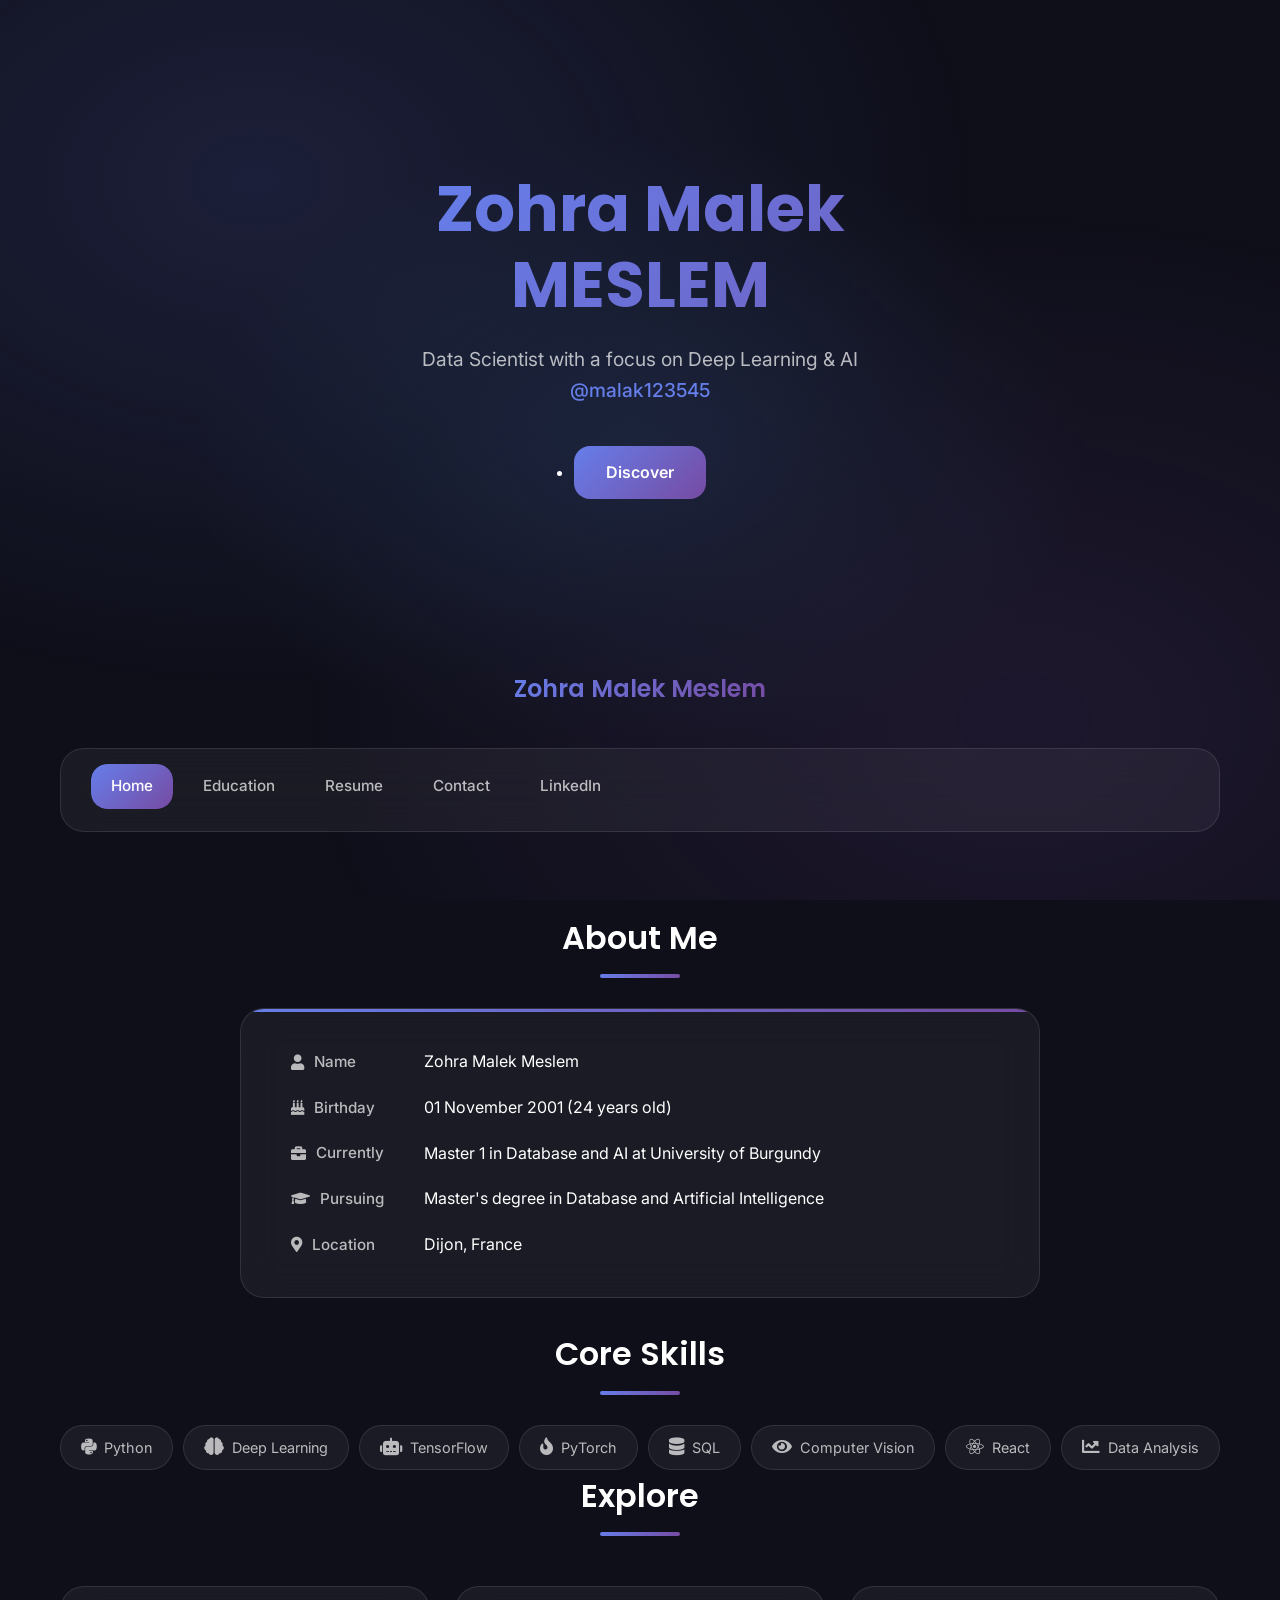
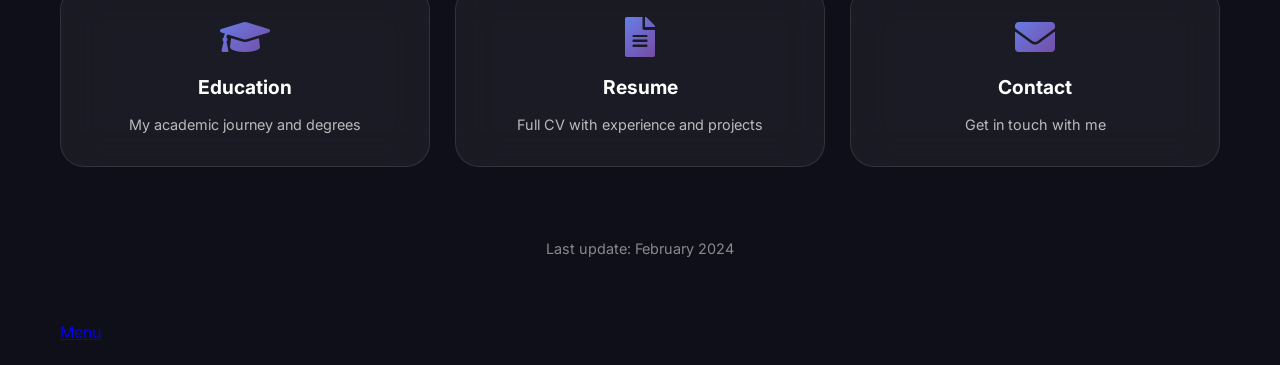
==== commit f43552a4: "update my web site" ====
--- a/index.html
+++ b/index.html
@@ -1,101 +1,153 @@
-<!DOCTYPE HTML>
-<!--
-	Massively by HTML5 UP
-	html5up.net | @ajlkn
-	Free for personal and commercial use under the CCA 3.0 license (html5up.net/license)
--->
-<html>
-	<head>
-		<title>Zohra Malek Meslem's Personal Website</title>
-		<meta charset="utf-8" />
-		<meta name="viewport" content="width=device-width, initial-scale=1, user-scalable=no" />
-		<link rel="stylesheet" href="assets/css/main.css" />
-		<link rel="stylesheet" href="assets/css/home.css">
-		
-		<noscript><link rel="stylesheet" href="assets/css/noscript.css" /></noscript>
-	</head>
-	<body class="is-preload">
+<!doctype html>
+<html lang="en">
+  <head>
+    <title>Zohra Malek Meslem - Data Scientist</title>
+    <meta charset="utf-8" />
+    <meta
+      name="viewport"
+      content="width=device-width, initial-scale=1, user-scalable=no"
+    />
+    <meta
+      name="description"
+      content="Data Scientist specializing in Deep Learning and AI - Personal Portfolio"
+    />
+    <link rel="stylesheet" href="assets/css/indexCSS.css" />
+    <link rel="stylesheet" href="assets/css/home.css" />
+    <link rel="stylesheet" href="assets/css/fontawesome-all.min.css" />
+    <noscript
+      ><link rel="stylesheet" href="assets/css/noscript.css"
+    /></noscript>
+  </head>
+  <body class="is-preload">
+    <!-- Wrapper -->
+    <div id="wrapper" class="fade-in">
+      <!-- Intro -->
+      <div id="intro">
+        <h1>Zohra Malek<br />MESLEM</h1>
+        <p>
+          Data Scientist with a focus on Deep Learning & AI<br />
+          <a href="https://github.com/malak123545">@malak123545</a>
+        </p>
+        <ul class="actions">
+          <li>
+            <a
+              href="#header"
+              class="button icon solid solo fa-arrow-down scrolly"
+              >Discover</a
+            >
+          </li>
+        </ul>
+      </div>
 
-		<!-- Wrapper -->
-			<div id="wrapper" class="fade-in">
+      <!-- Header -->
+      <header id="header">
+        <a href="index.html" class="logo">Zohra Malek Meslem</a>
+      </header>
 
-				<!-- Intro -->
-					<div id="intro">
-						<h1>Zohra Malek MESLEM<br />
-						Personal Website</h1>
-						<p>
-							Data Scientist with a focus on Deep Learning <a href="https://github.com/malak123545">@malak123545</a>
-						</p>
-						<ul class="actions">
-							<li><a href="#header" class="button icon solid solo fa-arrow-down scrolly">Continue</a></li>
-						</ul>
-					</div>
+      <!-- Nav -->
+      <nav id="nav">
+        <ul class="links">
+          <li class="active"><a href="index.html">Home</a></li>
+          <li><a href="education.html">Education</a></li>
+          <li><a href="resume.html">Resume</a></li>
+          <li><a href="contact me.html">Contact</a></li>
 
-				<!-- Header -->
-					<header id="header">
-						<a href="index.html" class="logo">Zohra Personal Website</a>
-					</header>
+          <li>
+            <a href="https://www.linkedin.com/in/malek-meslem-687145347/"
+              >LinkedIn</a
+            >
+          </li>
+        </ul>
+      </nav>
 
-				<!-- Nav -->
-					<nav id="nav">
-						<ul class="links">
-							<li class="active"><a href="index.html">Home</a></li>
-							<!-- <li><a href="experience.html">Experience</a></li> -->
-							<li><a href="education.html">Education</a></li>
-							
-							<li><a href="resume.html">Resume</a></li>
-							<li><a href="contact me.html">ِContact me</a></li>
-						</ul>
-						<ul class="icons">
-							<!-- <li><a href="https://huggingface.co/SafaAbid" class="icon brands fas fa-smile"><i class="fas fa-smile" ></i></a></li> -->
-							<li><a href="https://www.linkedin.com/in/malek-meslem-687145347/" class="icon brands fa-linkedin"><span class="label">linkedin</span></a></li>
-							<li><a href="https://github.com/malak123545" class="icon brands fa-github"><span class="label">GitHub</span></a></li>
-						</ul>
-					</nav>
+      <!-- Main -->
+      <div id="main">
+        <!-- About Section -->
+        <h2 class="section-header">About Me</h2>
 
-				<!-- Main -->
-					<div id="main">
-						<!-- <h2 class="section-header" class="cntr">Welcome video</h2>
-						<div class="cntr">
-							<video src="/assets/files/Personal website explanation.mp4" controls poster="/images/welcome.jpeg" width="70%"></video>
-						</div> -->
+        <div class="grid">
+          <span class="grid-left-side"><i class="fas fa-user"></i> Name</span>
+          <span class="grid-right-side">Zohra Malek Meslem</span>
 
-						<h2 class="section-header">General information</h2>
-						<div class="grid">
+          <span class="grid-left-side"
+            ><i class="fas fa-birthday-cake"></i> Birthday</span
+          >
+          <span class="grid-right-side">01 November 2001 (24 years old)</span>
 
-							<span class="bold grid-left-side">🤵 My name :</span> <span class="grid-right-side"> Zohra Malek Meslem </span>
-		
-							<span class="bold grid-left-side">🎂 My birthdate :</span> <span class="grid-right-side">  01 november 2001 (23 years old) </span>
-							
-							<span class="bold grid-left-side">⚒️ Currently :</span> <span class="grid-right-side">Studying Master 1 in database and Artificial intelligence at University of Burgundy</span>
+          <span class="grid-left-side"
+            ><i class="fas fa-briefcase"></i> Currently</span
+          >
+          <span class="grid-right-side"
+            >Master 1 in Database and AI at University of Burgundy</span
+          >
 
-							<span class="bold grid-left-side">🏫 Preparing :</span> <span class="grid-right-side">  Master's degree in database and artificial intelligence </span>
+          <span class="grid-left-side"
+            ><i class="fas fa-graduation-cap"></i> Pursuing</span
+          >
+          <span class="grid-right-side"
+            >Master's degree in Database and Artificial Intelligence</span
+          >
 
-							<!-- <span class="bold grid-left-side">🧑‍💻 Skills :</span> <span class="grid-right-side">  Software development and Artificial intelligence </span> -->
+          <span class="grid-left-side"
+            ><i class="fas fa-map-marker-alt"></i> Location</span
+          >
+          <span class="grid-right-side">Dijon, France</span>
+        </div>
 
-						</div>
-							<footer>
-								last update : 02 February 2024
-							</footer>
+        <!-- Skills Preview -->
+        <h2 class="section-header">Core Skills</h2>
+        <div class="skills-container">
+          <span class="skill-tag"><i class="fab fa-python"></i> Python</span>
+          <span class="skill-tag"
+            ><i class="fas fa-brain"></i> Deep Learning</span
+          >
+          <span class="skill-tag"><i class="fas fa-robot"></i> TensorFlow</span>
+          <span class="skill-tag"><i class="fas fa-fire"></i> PyTorch</span>
+          <span class="skill-tag"><i class="fas fa-database"></i> SQL</span>
+          <span class="skill-tag"
+            ><i class="fas fa-eye"></i> Computer Vision</span
+          >
+          <span class="skill-tag"><i class="fab fa-react"></i> React</span>
+          <span class="skill-tag"
+            ><i class="fas fa-chart-line"></i> Data Analysis</span
+          >
+        </div>
 
-					</div>
+        <!-- Quick Links -->
+        <h2 class="section-header">Explore</h2>
+        <div class="quick-links">
+          <a href="education.html" class="quick-link-card">
+            <i class="fas fa-graduation-cap"></i>
+            <h3>Education</h3>
+            <p>My academic journey and degrees</p>
+          </a>
+          <a href="resume.html" class="quick-link-card">
+            <i class="fas fa-file-alt"></i>
+            <h3>Resume</h3>
+            <p>Full CV with experience and projects</p>
+          </a>
+          <a href="contact me.html" class="quick-link-card">
+            <i class="fas fa-envelope"></i>
+            <h3>Contact</h3>
+            <p>Get in touch with me</p>
+          </a>
+        </div>
 
+        <!-- Footer -->
+        <footer>Last update: February 2024</footer>
+      </div>
 
-				<!-- Copyright -->
-					<div id="copyright">
-						<!-- <ul><li>&copy; Untitled</li><li>Design: <a href="https://html5up.net">HTML5 UP</a></li></ul> -->
-					</div>
+      <!-- Copyright -->
+      <div id="copyright"></div>
+    </div>
 
-			</div>
-
-		<!-- Scripts -->
-			<script src="assets/js/jquery.min.js"></script>
-			<script src="assets/js/jquery.scrollex.min.js"></script>
-			<script src="assets/js/jquery.scrolly.min.js"></script>
-			<script src="assets/js/browser.min.js"></script>
-			<script src="assets/js/breakpoints.min.js"></script>
-			<script src="assets/js/util.js"></script>
-			<script src="assets/js/main.js"></script>
-
-	</body>
-</html>+    <!-- Scripts -->
+    <script src="assets/js/jquery.min.js"></script>
+    <script src="assets/js/jquery.scrollex.min.js"></script>
+    <script src="assets/js/jquery.scrolly.min.js"></script>
+    <script src="assets/js/browser.min.js"></script>
+    <script src="assets/js/breakpoints.min.js"></script>
+    <script src="assets/js/util.js"></script>
+    <script src="assets/js/main.js"></script>
+  </body>
+</html>
--- a/assets/css/indexCSS.css
+++ b/assets/css/indexCSS.css
@@ -0,0 +1,485 @@
+/* ====================================
+   Modern Personal Website Styles
+   ==================================== */
+
+/* Google Fonts Import */
+@import url('https://fonts.googleapis.com/css2?family=Inter:wght@300;400;500;600;700;800&family=Poppins:wght@300;400;500;600;700&display=swap');
+
+/* CSS Variables */
+:root {
+    --primary-gradient: linear-gradient(135deg, #667eea 0%, #764ba2 100%);
+    --secondary-gradient: linear-gradient(135deg, #f093fb 0%, #f5576c 100%);
+    --accent-gradient: linear-gradient(135deg, #4facfe 0%, #00f2fe 100%);
+    --dark-bg: #0f0f1a;
+    --card-bg: rgba(255, 255, 255, 0.05);
+    --card-border: rgba(255, 255, 255, 0.1);
+    --text-primary: #ffffff;
+    --text-secondary: rgba(255, 255, 255, 0.7);
+    --text-muted: rgba(255, 255, 255, 0.5);
+    --accent-color: #667eea;
+    --accent-hover: #764ba2;
+    --shadow-color: rgba(102, 126, 234, 0.3);
+    --transition-fast: 0.2s ease;
+    --transition-medium: 0.3s ease;
+    --transition-slow: 0.5s ease;
+    --border-radius-sm: 8px;
+    --border-radius-md: 16px;
+    --border-radius-lg: 24px;
+}
+
+/* Global Styles */
+* {
+    margin: 0;
+    padding: 0;
+    box-sizing: border-box;
+}
+
+body {
+    font-family: 'Inter', -apple-system, BlinkMacSystemFont, 'Segoe UI', sans-serif;
+    background: var(--dark-bg);
+    color: var(--text-primary);
+    line-height: 1.6;
+    overflow-x: hidden;
+}
+
+/* Animated Background */
+body::before {
+    content: '';
+    position: fixed;
+    top: 0;
+    left: 0;
+    width: 100%;
+    height: 100%;
+    background:
+        radial-gradient(ellipse at 20% 20%, rgba(102, 126, 234, 0.15) 0%, transparent 50%),
+        radial-gradient(ellipse at 80% 80%, rgba(118, 75, 162, 0.15) 0%, transparent 50%),
+        radial-gradient(ellipse at 50% 50%, rgba(79, 172, 254, 0.1) 0%, transparent 50%);
+    pointer-events: none;
+    z-index: -1;
+    animation: backgroundPulse 15s ease-in-out infinite;
+}
+
+@keyframes backgroundPulse {
+    0%, 100% { opacity: 1; }
+    50% { opacity: 0.7; }
+}
+
+/* Wrapper */
+#wrapper {
+    max-width: 1200px;
+    margin: 0 auto;
+    padding: 20px;
+    min-height: 100vh;
+}
+
+/* Fade In Animation */
+.fade-in {
+    animation: fadeInUp 0.8s ease-out;
+}
+
+@keyframes fadeInUp {
+    from {
+        opacity: 0;
+        transform: translateY(30px);
+    }
+    to {
+        opacity: 1;
+        transform: translateY(0);
+    }
+}
+
+/* Header */
+#header {
+    padding: 20px 0;
+    text-align: center;
+}
+
+#header .logo {
+    font-family: 'Poppins', sans-serif;
+    font-size: 1.5rem;
+    font-weight: 600;
+    color: var(--text-primary);
+    text-decoration: none;
+    background: var(--primary-gradient);
+    -webkit-background-clip: text;
+    -webkit-text-fill-color: transparent;
+    background-clip: text;
+    transition: var(--transition-medium);
+}
+
+#header .logo:hover {
+    transform: scale(1.05);
+}
+
+/* Navigation */
+#nav {
+    background: var(--card-bg);
+    backdrop-filter: blur(20px);
+    -webkit-backdrop-filter: blur(20px);
+    border: 1px solid var(--card-border);
+    border-radius: var(--border-radius-lg);
+    padding: 15px 30px;
+    margin: 20px 0 40px 0;
+    position: sticky;
+    top: 20px;
+    z-index: 1000;
+    display: flex;
+    justify-content: space-between;
+    align-items: center;
+    flex-wrap: wrap;
+    gap: 15px;
+}
+
+#nav ul {
+    list-style: none;
+    display: flex;
+    gap: 10px;
+    flex-wrap: wrap;
+    justify-content: center;
+    margin: 0;
+    padding: 0;
+}
+
+#nav ul.links li a {
+    display: inline-block;
+    padding: 10px 20px;
+    color: var(--text-secondary);
+    text-decoration: none;
+    font-weight: 500;
+    font-size: 0.95rem;
+    border-radius: var(--border-radius-md);
+    transition: var(--transition-medium);
+    position: relative;
+    overflow: hidden;
+}
+
+#nav ul.links li a::before {
+    content: '';
+    position: absolute;
+    top: 0;
+    left: 0;
+    width: 100%;
+    height: 100%;
+    background: var(--primary-gradient);
+    opacity: 0;
+    transition: var(--transition-medium);
+    z-index: -1;
+    border-radius: var(--border-radius-md);
+}
+
+#nav ul.links li a:hover,
+#nav ul.links li.active a {
+    color: var(--text-primary);
+}
+
+#nav ul.links li a:hover::before,
+#nav ul.links li.active a::before {
+    opacity: 1;
+}
+
+#nav ul.icons {
+    display: flex;
+    gap: 15px;
+}
+
+#nav ul.icons li a {
+    display: flex;
+    align-items: center;
+    justify-content: center;
+    width: 42px;
+    height: 42px;
+    background: var(--card-bg);
+    border: 1px solid var(--card-border);
+    border-radius: 50%;
+    color: var(--text-secondary);
+    font-size: 1.1rem;
+    transition: var(--transition-medium);
+    text-decoration: none;
+}
+
+#nav ul.icons li a:hover {
+    background: var(--primary-gradient);
+    color: var(--text-primary);
+    transform: translateY(-3px);
+    box-shadow: 0 10px 30px var(--shadow-color);
+}
+
+/* Intro Section */
+#intro {
+    min-height: 70vh;
+    display: flex;
+    flex-direction: column;
+    justify-content: center;
+    align-items: center;
+    text-align: center;
+    padding: 60px 20px;
+    position: relative;
+}
+
+#intro h1 {
+    font-family: 'Poppins', sans-serif;
+    font-size: clamp(2.5rem, 6vw, 4rem);
+    font-weight: 700;
+    line-height: 1.2;
+    margin-bottom: 20px;
+    background: var(--primary-gradient);
+    -webkit-background-clip: text;
+    -webkit-text-fill-color: transparent;
+    background-clip: text;
+    animation: gradientShift 5s ease infinite;
+    background-size: 200% 200%;
+}
+
+@keyframes gradientShift {
+    0% { background-position: 0% 50%; }
+    50% { background-position: 100% 50%; }
+    100% { background-position: 0% 50%; }
+}
+
+#intro p {
+    font-size: 1.2rem;
+    color: var(--text-secondary);
+    max-width: 600px;
+    margin-bottom: 40px;
+}
+
+#intro p a {
+    color: var(--accent-color);
+    text-decoration: none;
+    font-weight: 500;
+    transition: var(--transition-fast);
+}
+
+#intro p a:hover {
+    color: var(--accent-hover);
+}
+
+/* Buttons */
+.actions {
+    display: flex;
+    gap: 15px;
+    justify-content: center;
+    flex-wrap: wrap;
+}
+
+.actions .button,
+.button {
+    display: inline-flex;
+    align-items: center;
+    gap: 10px;
+    padding: 14px 32px;
+    background: var(--primary-gradient);
+    color: var(--text-primary);
+    text-decoration: none;
+    font-weight: 600;
+    font-size: 1rem;
+    border-radius: var(--border-radius-md);
+    border: none;
+    cursor: pointer;
+    transition: var(--transition-medium);
+    position: relative;
+    overflow: hidden;
+}
+
+.actions .button::before,
+.button::before {
+    content: '';
+    position: absolute;
+    top: 0;
+    left: -100%;
+    width: 100%;
+    height: 100%;
+    background: linear-gradient(90deg, transparent, rgba(255,255,255,0.2), transparent);
+    transition: var(--transition-slow);
+}
+
+.actions .button:hover::before,
+.button:hover::before {
+    left: 100%;
+}
+
+.actions .button:hover,
+.button:hover {
+    transform: translateY(-3px);
+    box-shadow: 0 15px 40px var(--shadow-color);
+}
+
+/* Main Content */
+#main {
+    padding: 40px 0;
+}
+
+/* Section Headers */
+.section-header,
+h2.section-header {
+    font-family: 'Poppins', sans-serif;
+    font-size: 2rem;
+    font-weight: 600;
+    margin-bottom: 30px;
+    text-align: center;
+    position: relative;
+    padding-bottom: 15px;
+}
+
+.section-header::after {
+    content: '';
+    position: absolute;
+    bottom: 0;
+    left: 50%;
+    transform: translateX(-50%);
+    width: 80px;
+    height: 4px;
+    background: var(--primary-gradient);
+    border-radius: 2px;
+}
+
+/* Info Grid */
+.grid {
+    display: grid;
+    grid-template-columns: auto 1fr;
+    gap: 20px 30px;
+    background: var(--card-bg);
+    backdrop-filter: blur(20px);
+    -webkit-backdrop-filter: blur(20px);
+    border: 1px solid var(--card-border);
+    border-radius: var(--border-radius-lg);
+    padding: 40px;
+    margin: 30px 0;
+    transition: var(--transition-medium);
+}
+
+.grid:hover {
+    border-color: rgba(102, 126, 234, 0.3);
+    box-shadow: 0 20px 60px rgba(102, 126, 234, 0.15);
+}
+
+.grid-left-side {
+    color: var(--text-secondary);
+    font-weight: 500;
+}
+
+.grid-right-side {
+    color: var(--text-primary);
+}
+
+.bold {
+    font-weight: 600;
+}
+
+/* Cards */
+.card {
+    background: var(--card-bg);
+    backdrop-filter: blur(20px);
+    -webkit-backdrop-filter: blur(20px);
+    border: 1px solid var(--card-border);
+    border-radius: var(--border-radius-lg);
+    padding: 30px;
+    transition: var(--transition-medium);
+}
+
+.card:hover {
+    transform: translateY(-5px);
+    border-color: rgba(102, 126, 234, 0.3);
+    box-shadow: 0 20px 60px rgba(102, 126, 234, 0.15);
+}
+
+/* Footer */
+footer {
+    text-align: center;
+    padding: 20px;
+    color: var(--text-muted);
+    font-size: 0.9rem;
+    margin-top: 40px;
+}
+
+/* Scrollbar */
+::-webkit-scrollbar {
+    width: 10px;
+}
+
+::-webkit-scrollbar-track {
+    background: var(--dark-bg);
+}
+
+::-webkit-scrollbar-thumb {
+    background: var(--primary-gradient);
+    border-radius: 5px;
+}
+
+::-webkit-scrollbar-thumb:hover {
+    background: var(--accent-hover);
+}
+
+/* Responsive Design */
+@media screen and (max-width: 768px) {
+    #nav {
+        padding: 15px 20px;
+        flex-direction: column;
+    }
+
+    #nav ul.links {
+        justify-content: center;
+    }
+
+    #nav ul.links li a {
+        padding: 8px 16px;
+        font-size: 0.9rem;
+    }
+
+    .grid {
+        grid-template-columns: 1fr;
+        padding: 25px;
+        gap: 15px;
+    }
+
+    .grid-left-side,
+    .grid-right-side {
+        text-align: left;
+    }
+
+    #intro h1 {
+        font-size: 2rem;
+    }
+
+    #intro p {
+        font-size: 1rem;
+    }
+}
+
+@media screen and (max-width: 480px) {
+    #wrapper {
+        padding: 10px;
+    }
+
+    #nav ul.links li a {
+        padding: 8px 12px;
+        font-size: 0.85rem;
+    }
+
+    .actions .button {
+        width: 100%;
+        justify-content: center;
+    }
+}
+
+/* Utility Classes */
+.text-gradient {
+    background: var(--primary-gradient);
+    -webkit-background-clip: text;
+    -webkit-text-fill-color: transparent;
+    background-clip: text;
+}
+
+.glass-effect {
+    background: var(--card-bg);
+    backdrop-filter: blur(20px);
+    -webkit-backdrop-filter: blur(20px);
+    border: 1px solid var(--card-border);
+}
+
+/* Animation Delays */
+.delay-1 { animation-delay: 0.1s; }
+.delay-2 { animation-delay: 0.2s; }
+.delay-3 { animation-delay: 0.3s; }
+.delay-4 { animation-delay: 0.4s; }
+.delay-5 { animation-delay: 0.5s; }
--- a/assets/css/home.css
+++ b/assets/css/home.css
@@ -1,67 +1,368 @@
-
-.grid{
+/* ====================================
+   Home Page Specific Styles
+   ==================================== */
+
+/* Profile Section */
+.profile-section {
+    display: flex;
+    flex-direction: column;
+    align-items: center;
+    gap: 30px;
+    margin-bottom: 60px;
+}
+
+.profile-avatar {
+    position: relative;
+}
+
+.profile-avatar img {
+    width: 180px;
+    height: 180px;
+    border-radius: 50%;
+    object-fit: cover;
+    border: 4px solid transparent;
+    background: linear-gradient(var(--dark-bg), var(--dark-bg)) padding-box,
+                var(--primary-gradient) border-box;
+    box-shadow: 0 20px 50px rgba(102, 126, 234, 0.3);
+    transition: var(--transition-medium);
+}
+
+.profile-avatar::before {
+    content: '';
+    position: absolute;
+    top: -5px;
+    left: -5px;
+    right: -5px;
+    bottom: -5px;
+    background: var(--primary-gradient);
+    border-radius: 50%;
+    z-index: -1;
+    opacity: 0.5;
+    filter: blur(15px);
+    animation: pulseGlow 3s ease-in-out infinite;
+}
+
+@keyframes pulseGlow {
+    0%, 100% { opacity: 0.5; transform: scale(1); }
+    50% { opacity: 0.8; transform: scale(1.05); }
+}
+
+.profile-avatar:hover img {
+    transform: scale(1.05);
+}
+
+/* Info Grid Enhanced */
+.grid {
     display: grid;
-    grid-template-columns: 1.2fr 170px 2fr 1fr;
-    grid-gap: 20px 10px;
-}
-.grid-left-side{
-    grid-column: 2/3;
-}
-.grid-right-side{
-    grid-column: 3/4;
-}
-.flex{
-    display: flex;
-    flex-direction: column;
-}
-.bold{
-    font-weight: bold;
-}
-
-.cntr{
-    text-align: center;
-}
-video{
-    width: "70%";
-    /* min-width: 70%; */
-    /* min-height: 70%; */
-}
-
-#section-header{
-    font-size: xx-large;
-}
-
-@media screen and (max-width: 576px) {
-    video{
-        width: 100%;
-    }
-
-    .grid{
-        display: grid;
-        grid-template-columns: repeat(5, 1fr);
-        grid-gap: 20px 10px;
-    }
-
-    .grid-left-side{
-        grid-column: 1/3;
-    }
-    .grid-right-side{
-        grid-column: 3/6;
-    }
-}
-
-@media screen and (max-width: 410px) {
-    .grid{
-        grid-gap: 0;
-    }
-
-    .grid-left-side{
-        grid-column: 1/6;
-    }
-    
-    .grid-right-side{
-        margin-bottom: 2em;
-        grid-column: 1/6;
-        margin-left: 2em;
-    }
-}+    grid-template-columns: auto 1fr;
+    gap: 20px 40px;
+    background: var(--card-bg);
+    backdrop-filter: blur(20px);
+    -webkit-backdrop-filter: blur(20px);
+    border: 1px solid var(--card-border);
+    border-radius: var(--border-radius-lg);
+    padding: 40px 50px;
+    margin: 30px auto;
+    max-width: 800px;
+    position: relative;
+    overflow: hidden;
+}
+
+.grid::before {
+    content: '';
+    position: absolute;
+    top: 0;
+    left: 0;
+    right: 0;
+    height: 3px;
+    background: var(--primary-gradient);
+}
+
+.grid-left-side {
+    display: flex;
+    align-items: center;
+    gap: 10px;
+    color: var(--text-secondary);
+    font-weight: 500;
+    font-size: 0.95rem;
+}
+
+.grid-right-side {
+    color: var(--text-primary);
+    font-weight: 400;
+    display: flex;
+    align-items: center;
+}
+
+.bold {
+    font-weight: 600;
+}
+
+/* Info Item Styling */
+.info-item {
+    display: contents;
+    transition: var(--transition-fast);
+}
+
+.info-item:hover .grid-left-side,
+.info-item:hover .grid-right-side {
+    color: var(--accent-color);
+}
+
+/* Skills Tags */
+.skills-container {
+    display: flex;
+    flex-wrap: wrap;
+    gap: 10px;
+    margin-top: 30px;
+    justify-content: center;
+}
+
+.skill-tag {
+    display: inline-flex;
+    align-items: center;
+    gap: 8px;
+    padding: 10px 20px;
+    background: var(--card-bg);
+    border: 1px solid var(--card-border);
+    border-radius: 50px;
+    font-size: 0.9rem;
+    color: var(--text-secondary);
+    transition: var(--transition-medium);
+}
+
+.skill-tag:hover {
+    background: var(--primary-gradient);
+    color: var(--text-primary);
+    border-color: transparent;
+    transform: translateY(-3px);
+    box-shadow: 0 10px 30px var(--shadow-color);
+}
+
+.skill-tag i {
+    font-size: 1.1rem;
+}
+
+/* Stats Section */
+.stats-container {
+    display: grid;
+    grid-template-columns: repeat(auto-fit, minmax(150px, 1fr));
+    gap: 20px;
+    margin: 40px 0;
+}
+
+.stat-item {
+    background: var(--card-bg);
+    backdrop-filter: blur(20px);
+    border: 1px solid var(--card-border);
+    border-radius: var(--border-radius-md);
+    padding: 25px 20px;
+    text-align: center;
+    transition: var(--transition-medium);
+}
+
+.stat-item:hover {
+    transform: translateY(-5px);
+    border-color: rgba(102, 126, 234, 0.3);
+    box-shadow: 0 15px 40px rgba(102, 126, 234, 0.15);
+}
+
+.stat-number {
+    font-family: 'Poppins', sans-serif;
+    font-size: 2.5rem;
+    font-weight: 700;
+    background: var(--primary-gradient);
+    -webkit-background-clip: text;
+    -webkit-text-fill-color: transparent;
+    background-clip: text;
+}
+
+.stat-label {
+    font-size: 0.9rem;
+    color: var(--text-secondary);
+    margin-top: 5px;
+}
+
+/* Social Links */
+.social-links {
+    display: flex;
+    justify-content: center;
+    gap: 15px;
+    margin-top: 30px;
+}
+
+.social-link {
+    display: flex;
+    align-items: center;
+    justify-content: center;
+    width: 50px;
+    height: 50px;
+    background: var(--card-bg);
+    border: 1px solid var(--card-border);
+    border-radius: 50%;
+    color: var(--text-secondary);
+    font-size: 1.3rem;
+    text-decoration: none;
+    transition: var(--transition-medium);
+}
+
+.social-link:hover {
+    background: var(--primary-gradient);
+    color: var(--text-primary);
+    transform: translateY(-5px) rotate(360deg);
+    box-shadow: 0 15px 40px var(--shadow-color);
+}
+
+/* Welcome Video Section */
+.video-section {
+    text-align: center;
+    margin: 60px 0;
+}
+
+.video-container {
+    max-width: 800px;
+    margin: 0 auto;
+    border-radius: var(--border-radius-lg);
+    overflow: hidden;
+    box-shadow: 0 30px 80px rgba(0, 0, 0, 0.3);
+}
+
+.video-container video {
+    width: 100%;
+    display: block;
+}
+
+/* Section Header with Icon */
+.section-header {
+    display: flex;
+    align-items: center;
+    justify-content: center;
+    gap: 15px;
+    font-family: 'Poppins', sans-serif;
+    font-size: 1.8rem;
+    font-weight: 600;
+    margin-bottom: 30px;
+    text-align: center;
+}
+
+.section-header i {
+    font-size: 1.5rem;
+    color: var(--accent-color);
+}
+
+/* Centered text */
+.cntr {
+    text-align: center;
+}
+
+/* Floating Animation */
+.floating {
+    animation: floating 3s ease-in-out infinite;
+}
+
+@keyframes floating {
+    0%, 100% { transform: translateY(0); }
+    50% { transform: translateY(-10px); }
+}
+
+/* Quick Links Section */
+.quick-links {
+    display: grid;
+    grid-template-columns: repeat(auto-fit, minmax(250px, 1fr));
+    gap: 25px;
+    margin: 50px 0;
+}
+
+.quick-link-card {
+    background: var(--card-bg);
+    backdrop-filter: blur(20px);
+    border: 1px solid var(--card-border);
+    border-radius: var(--border-radius-lg);
+    padding: 30px;
+    text-align: center;
+    text-decoration: none;
+    color: var(--text-primary);
+    transition: var(--transition-medium);
+    position: relative;
+    overflow: hidden;
+}
+
+.quick-link-card::before {
+    content: '';
+    position: absolute;
+    top: 0;
+    left: 0;
+    width: 100%;
+    height: 3px;
+    background: var(--primary-gradient);
+    transform: scaleX(0);
+    transition: var(--transition-medium);
+}
+
+.quick-link-card:hover::before {
+    transform: scaleX(1);
+}
+
+.quick-link-card:hover {
+    transform: translateY(-8px);
+    border-color: rgba(102, 126, 234, 0.3);
+    box-shadow: 0 25px 60px rgba(102, 126, 234, 0.2);
+}
+
+.quick-link-card i {
+    font-size: 2.5rem;
+    margin-bottom: 15px;
+    background: var(--primary-gradient);
+    -webkit-background-clip: text;
+    -webkit-text-fill-color: transparent;
+    background-clip: text;
+}
+
+.quick-link-card h3 {
+    font-size: 1.2rem;
+    margin-bottom: 10px;
+}
+
+.quick-link-card p {
+    font-size: 0.9rem;
+    color: var(--text-secondary);
+}
+
+/* Responsive */
+@media screen and (max-width: 768px) {
+    .grid {
+        grid-template-columns: 1fr;
+        padding: 30px;
+        gap: 15px 0;
+    }
+
+    .grid-left-side,
+    .grid-right-side {
+        justify-content: center;
+        text-align: center;
+    }
+
+    .profile-avatar img {
+        width: 150px;
+        height: 150px;
+    }
+
+    .stats-container {
+        grid-template-columns: repeat(2, 1fr);
+    }
+}
+
+@media screen and (max-width: 480px) {
+    .grid {
+        padding: 25px 20px;
+    }
+
+    .skill-tag {
+        padding: 8px 16px;
+        font-size: 0.85rem;
+    }
+
+    .stat-number {
+        font-size: 2rem;
+    }
+}
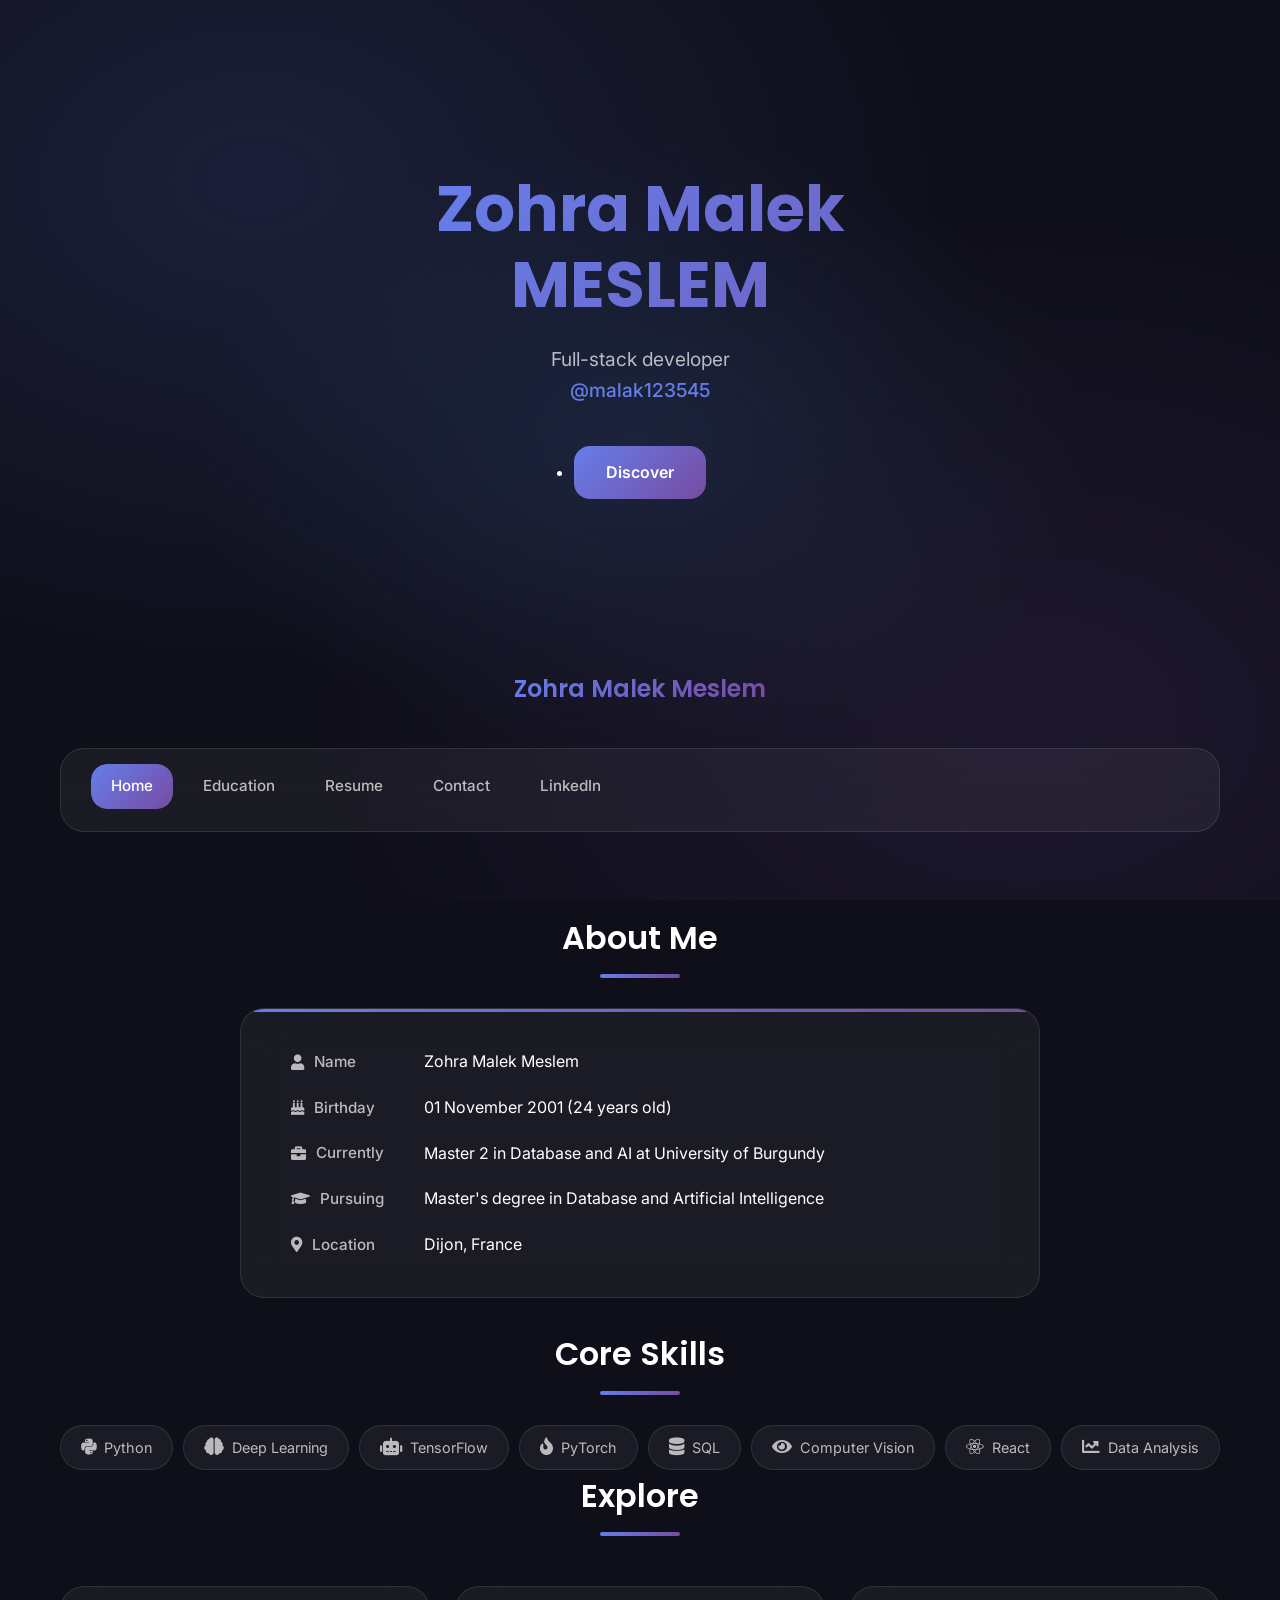
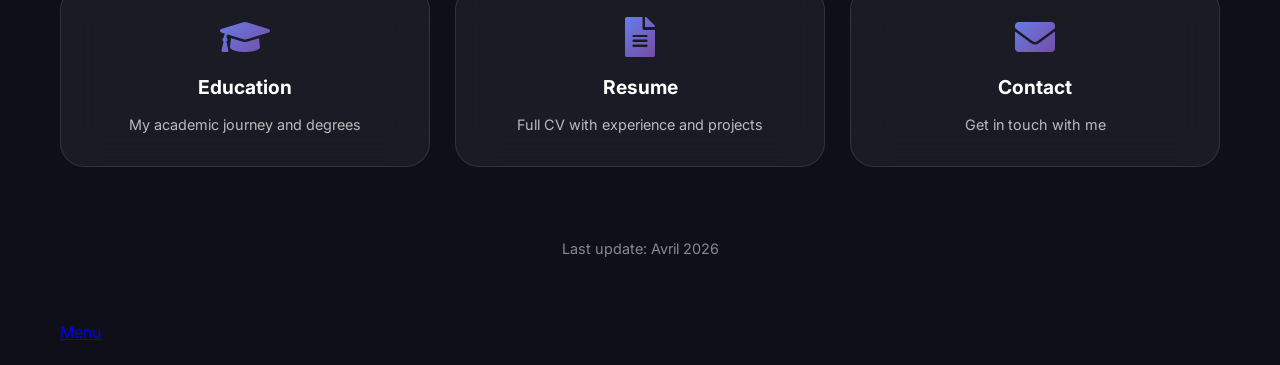
==== commit 1c6a4f5d: "update my web site" ====
--- a/index.html
+++ b/index.html
@@ -25,7 +25,7 @@
       <div id="intro">
         <h1>Zohra Malek<br />MESLEM</h1>
         <p>
-          Data Scientist with a focus on Deep Learning & AI<br />
+          Full-stack developer<br />
           <a href="https://github.com/malak123545">@malak123545</a>
         </p>
         <ul class="actions">
@@ -78,7 +78,7 @@
             ><i class="fas fa-briefcase"></i> Currently</span
           >
           <span class="grid-right-side"
-            >Master 1 in Database and AI at University of Burgundy</span
+            >Master 2 in Database and AI at University of Burgundy</span
           >
 
           <span class="grid-left-side"
@@ -134,7 +134,7 @@
         </div>
 
         <!-- Footer -->
-        <footer>Last update: February 2024</footer>
+        <footer>Last update: Avril 2026</footer>
       </div>
 
       <!-- Copyright -->
